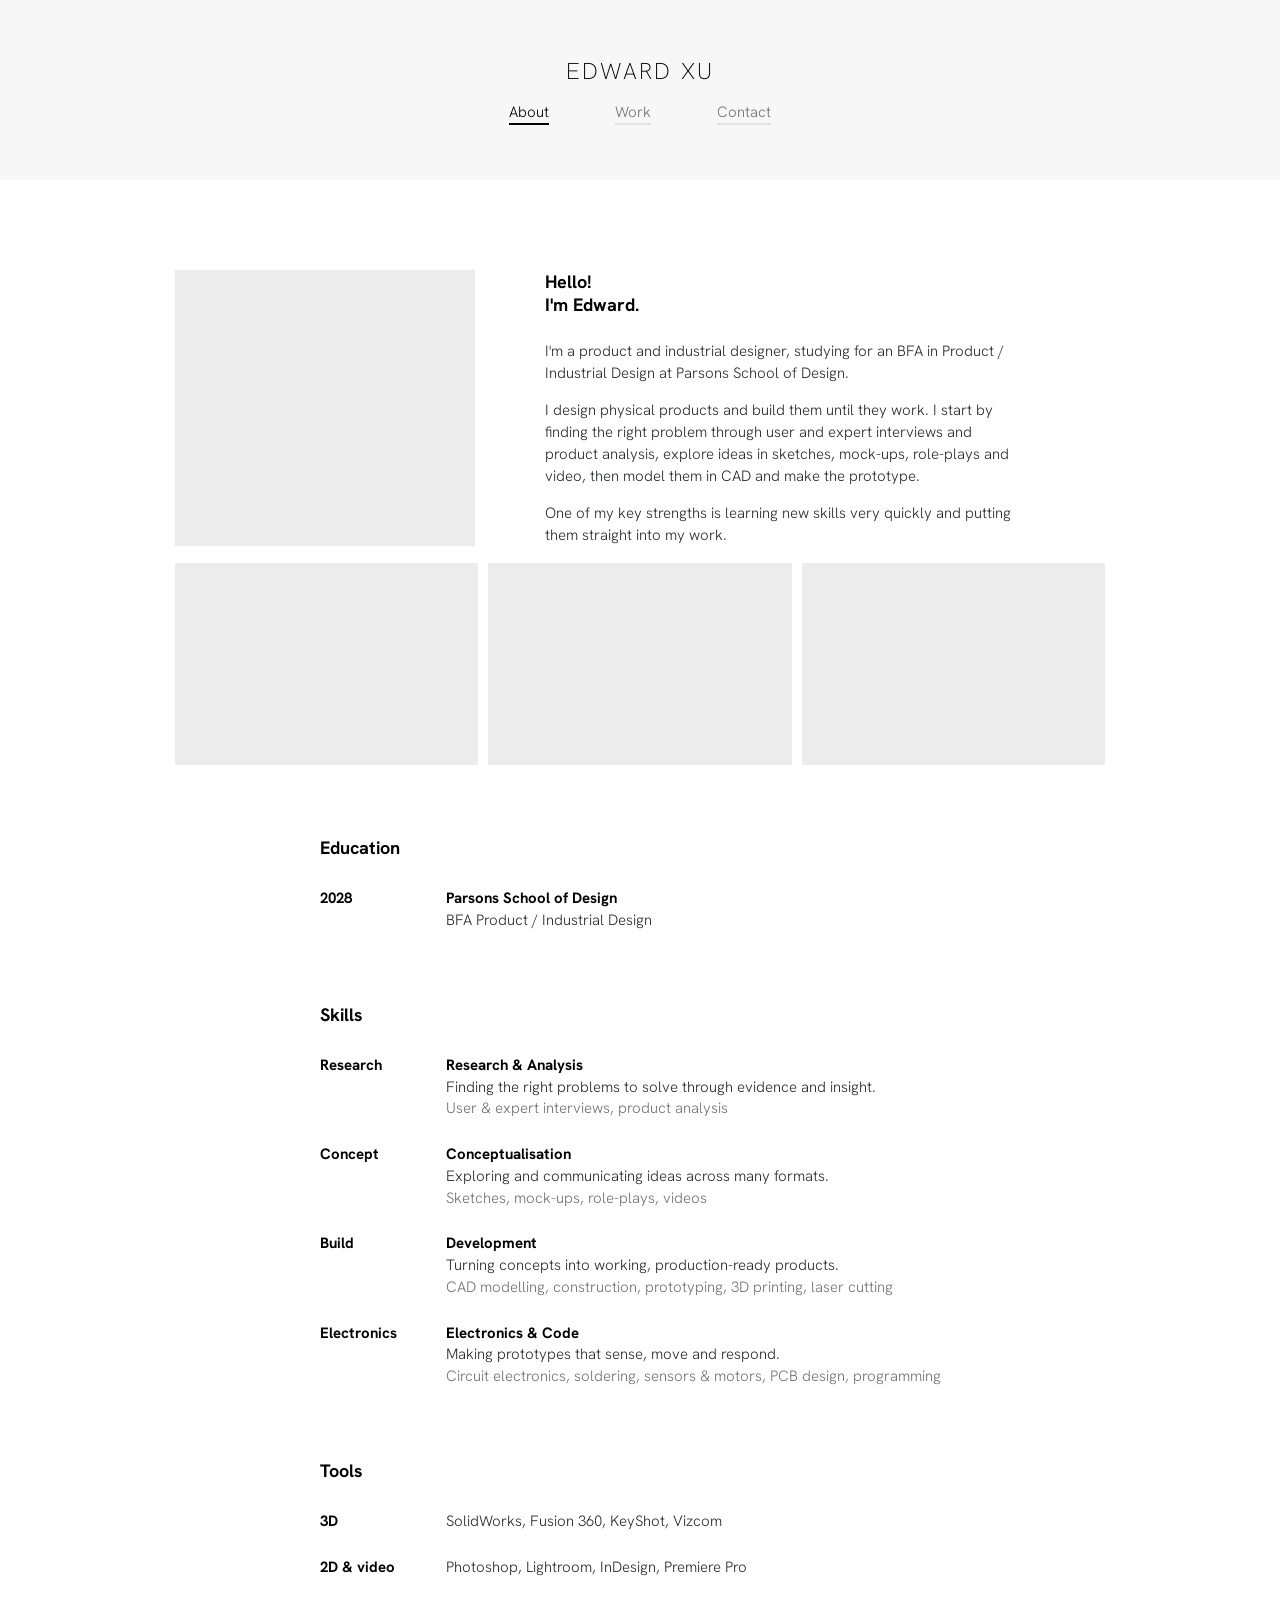
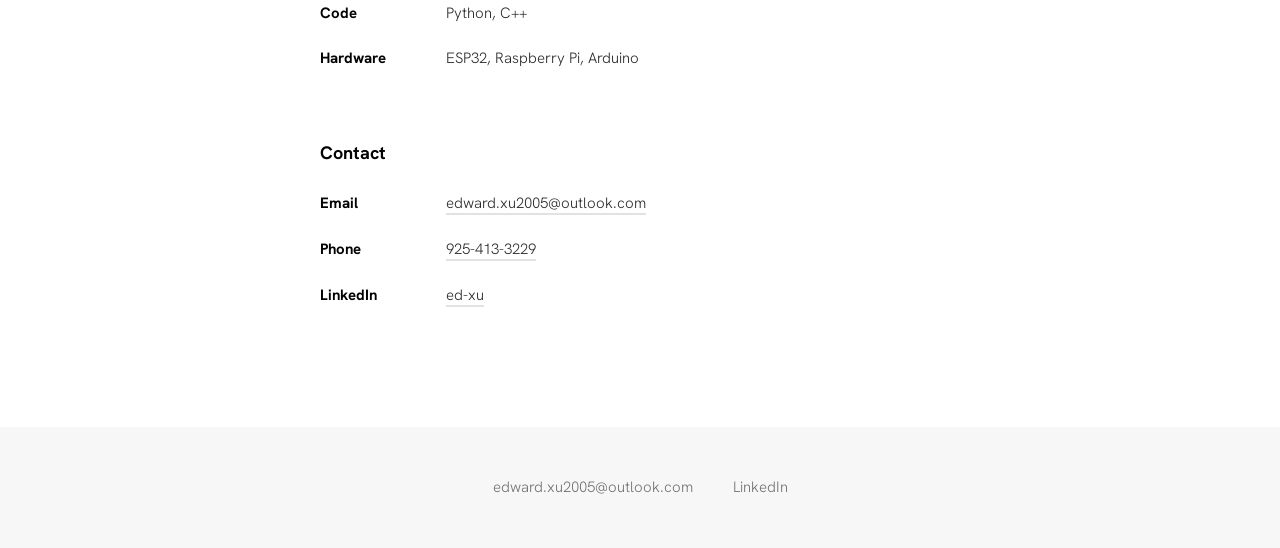
==== about.html @ 00da474d "a" ====
<!doctype html>
<html lang="en">
  <head>
    <meta charset="UTF-8" />
    <meta name="viewport" content="width=device-width, initial-scale=1.0" />

    <title>About – Edward Xu</title>
    <meta
      name="description"
      content="About Edward Xu: product and industrial designer, education, skills, software and contact."
    />

    <link rel="preconnect" href="https://fonts.googleapis.com" />
    <link rel="preconnect" href="https://fonts.gstatic.com" crossorigin />
    <link
      href="https://fonts.googleapis.com/css2?family=Hanken+Grotesk:wght@200;300;700;800&display=swap"
      rel="stylesheet"
    />
    <link rel="stylesheet" href="style.css" />
  </head>

  <body>
    <header class="site-header">
      <a class="wordmark" href="index.html">Edward Xu</a>
      <nav class="site-nav" aria-label="Main">
        <a href="about.html" aria-current="page">About</a>
        <a href="index.html#work">Work</a>
        <a href="about.html#contact">Contact</a>
      </nav>
    </header>

    <main class="about">
      <section class="about-intro">
        <!-- Portrait placeholder: put <img src="..." alt="Edward Xu"> inside. -->
        <div class="about-portrait"></div>
        <div class="about-text">
          <h1>Hello!<br />I'm Edward.</h1>
          <p>
            I'm a product and industrial designer, studying for an BFA in
            Product / Industrial Design at Parsons School of Design.
          </p>
          <p>
            I design physical products and build them until they work. I start
            by finding the right problem through user and expert interviews and
            product analysis, explore ideas in sketches, mock-ups, role-plays
            and video, then model them in CAD and make the prototype.
          </p>
          <p>
            One of my key strengths is learning new skills very quickly and
            putting them straight into my work.
          </p>
        </div>
      </section>

      <!-- Photo row placeholders: workshop, prototypes, process. -->
      <section class="about-photos" aria-label="Photos">
        <div class="about-photo"></div>
        <div class="about-photo"></div>
        <div class="about-photo"></div>
      </section>

      <section class="about-list">
        <h2>Education</h2>
        <div class="entry">
          <p class="entry-side">2028</p>
          <div>
            <h3>Parsons School of Design</h3>
            <p>BFA Product / Industrial Design</p>
          </div>
        </div>
      </section>

      <section class="about-list">
        <h2>Skills</h2>
        <div class="entry">
          <p class="entry-side">Research</p>
          <div>
            <h3>Research &amp; Analysis</h3>
            <p>
              Finding the right problems to solve through evidence and insight.
            </p>
            <p class="entry-detail">
              User &amp; expert interviews, product analysis
            </p>
          </div>
        </div>
        <div class="entry">
          <p class="entry-side">Concept</p>
          <div>
            <h3>Conceptualisation</h3>
            <p>Exploring and communicating ideas across many formats.</p>
            <p class="entry-detail">Sketches, mock-ups, role-plays, videos</p>
          </div>
        </div>
        <div class="entry">
          <p class="entry-side">Build</p>
          <div>
            <h3>Development</h3>
            <p>Turning concepts into working, production-ready products.</p>
            <p class="entry-detail">CAD modelling, construction, prototyping, 3D printing, laser cutting</p>
          </div>
        </div>
        <div class="entry">
          <p class="entry-side">Electronics</p>
          <div>
            <h3>Electronics &amp; Code</h3>
            <p>Making prototypes that sense, move and respond.</p>
            <p class="entry-detail">Circuit electronics, soldering, sensors &amp; motors, PCB design, programming</p>
          </div>
        </div>
      </section>

      <section class="about-list">
        <h2>Tools</h2>
        <div class="entry">
          <p class="entry-side">3D</p>
          <p>SolidWorks, Fusion 360, KeyShot, Vizcom</p>
        </div>
        <div class="entry">
          <p class="entry-side">2D &amp; video</p>
          <p>Photoshop, Lightroom, InDesign, Premiere Pro</p>
        </div>
        <div class="entry">
          <p class="entry-side">Code</p>
          <p>Python, C++</p>
        </div>
        <div class="entry">
          <p class="entry-side">Hardware</p>
          <p>ESP32, Raspberry Pi, Arduino</p>
        </div>
      </section>

      <section class="about-list" id="contact">
        <h2>Contact</h2>
        <div class="entry">
          <p class="entry-side">Email</p>
          <p>
            <a href="mailto:edward.xu2005@outlook.com"
              >edward.xu2005@outlook.com</a
            >
          </p>
        </div>
        <div class="entry">
          <p class="entry-side">Phone</p>
          <p><a href="tel:+19254133229">925-413-3229</a></p>
        </div>
        <div class="entry">
          <p class="entry-side">LinkedIn</p>
          <p>
            <a
              href="https://www.linkedin.com/in/ed-xu/"
              target="_blank"
              rel="noopener"
              >ed-xu</a
            >
          </p>
        </div>
      </section>
    </main>

    <footer class="site-footer">
      <a href="mailto:edward.xu2005@outlook.com">edward.xu2005@outlook.com</a>
      <a
        href="https://www.linkedin.com/in/ed-xu/"
        target="_blank"
        rel="noopener"
        >LinkedIn</a
      >
    </footer>
  </body>
</html>
---- style.css ----
:root {
  --bg: #ffffff;
  --band: #f7f7f7;
  --ink: #292a2c;
  --ink-strong: #020202;
  --muted: #727272;
  --line: #e2e2e2;
  --tile: #ececec;
  --overlay: rgba(28, 28, 30, 0.72);

  --margin: 35px;
  --gap: 30px;
}

* {
  margin: 0;
  padding: 0;
  box-sizing: border-box;
}

body {
  font-family: "Hanken Grotesk", "Helvetica Neue", Helvetica, Arial, sans-serif;
  font-weight: 300;
  font-size: 16px;
  line-height: 1.4;
  background: var(--bg);
  color: var(--ink);
  -webkit-font-smoothing: antialiased;
}

a {
  color: inherit;
  text-decoration: none;
}

:focus-visible {
  outline: 2px solid var(--ink);
  outline-offset: 3px;
}

/* Header band */

.site-header {
  display: flex;
  flex-direction: column;
  align-items: center;
  justify-content: center;
  gap: 14px;
  height: 180px;
  background: var(--band);
}

.wordmark {
  font-size: 23px;
  font-weight: 200;
  letter-spacing: 0.1em;
  text-transform: uppercase;
  color: var(--ink-strong);
}

.site-nav {
  display: flex;
  gap: 66px;
  font-size: 15px;
  font-weight: 300;
}

.site-nav a {
  color: var(--muted);
  border-bottom: 2px solid var(--line);
  transition: color 0.3s, border-color 0.3s;
}

.site-nav a:hover,
.site-nav a[aria-current="page"] {
  color: var(--ink-strong);
  border-color: var(--ink-strong);
}

/* Intro */

.hello {
  max-width: 360px;
  margin: 0 auto;
  padding: 90px 0 110px;
  text-align: center;
}

.hello h1 {
  font-size: 18px;
  font-weight: 700;
  color: var(--ink-strong);
}

.hello p {
  margin-top: 6px;
  font-size: 16px;
  line-height: 1.35;
}

/* Work grid */

.work {
  display: grid;
  grid-template-columns: repeat(3, 1fr);
  gap: var(--gap);
  padding: 0 var(--margin) 120px;
}

.tile {
  position: relative;
  display: block;
  overflow: hidden;
}

.tile-media {
  aspect-ratio: 7 / 5;
  background: var(--tile);
}

.tile-media img {
  display: block;
  width: 100%;
  height: 100%;
  object-fit: cover;
}

.tile-meta {
  position: absolute;
  inset: 0;
  display: flex;
  flex-direction: column;
  align-items: center;
  justify-content: center;
  gap: 4px;
  padding: 24px;
  background: var(--overlay);
  color: #ffffff;
  text-align: center;
  opacity: 0;
  transition: opacity 0.3s;
}

.tile-meta strong {
  font-size: 28px;
  font-weight: 800;
  line-height: 1.1;
}

.tile-meta span {
  font-size: 18px;
  font-weight: 200;
}

.tile:hover .tile-meta,
.tile:focus-visible .tile-meta {
  opacity: 1;
}

/* Touch screens: no hover, so the title sits under the picture. */
@media (hover: none) {
  .tile-meta {
    position: static;
    align-items: flex-start;
    padding: 12px 0 0;
    background: none;
    color: var(--ink);
    text-align: left;
    opacity: 1;
  }

  .tile-meta strong {
    font-size: 18px;
    font-weight: 700;
  }

  .tile-meta span {
    font-size: 15px;
    font-weight: 300;
  }
}

/* About */

.about {
  max-width: 1000px;
  margin: 0 auto;
  padding: 90px var(--margin) 120px;
}

.about-intro {
  display: grid;
  grid-template-columns: 300px 1fr;
  gap: 70px;
  align-items: start;
}

.about-portrait {
  aspect-ratio: 1 / 0.92;
  background: var(--tile);
}

.about-text h1 {
  font-size: 18px;
  font-weight: 700;
  line-height: 1.3;
  color: var(--ink-strong);
}

.about-text p {
  margin-top: 16px;
  max-width: 60ch;
  font-size: 15px;
  line-height: 1.45;
}

.about-text h1 + p {
  margin-top: 24px;
}

.about-photos {
  display: grid;
  grid-template-columns: repeat(3, 1fr);
  gap: 10px;
  margin-top: 16px;
}

.about-photo {
  aspect-ratio: 3 / 2;
  background: var(--tile);
}

.about-list {
  max-width: 640px;
  margin: 70px auto 0;
}

.about-list h2 {
  margin-bottom: 28px;
  font-size: 18px;
  font-weight: 700;
  color: var(--ink-strong);
}

.entry {
  display: grid;
  grid-template-columns: 110px 1fr;
  gap: 16px;
  font-size: 15px;
  line-height: 1.45;
}

.entry + .entry {
  margin-top: 24px;
}

.entry-side {
  font-weight: 700;
  color: var(--ink-strong);
}

.entry h3 {
  font-size: 15px;
  font-weight: 700;
  color: var(--ink-strong);
}

.entry-detail {
  color: var(--muted);
}

.entry a {
  border-bottom: 2px solid var(--line);
  transition: border-color 0.3s;
}

.entry a:hover {
  border-color: var(--ink-strong);
}

/* Footer */

.site-footer {
  display: flex;
  justify-content: center;
  gap: 40px;
  padding: 50px var(--margin);
  background: var(--band);
  font-size: 15px;
  color: var(--muted);
}

.site-footer a:hover {
  color: var(--ink-strong);
}

/* Smaller screens */

@media (max-width: 900px) {
  .work {
    grid-template-columns: repeat(2, 1fr);
  }

  .about-intro {
    grid-template-columns: 220px 1fr;
    gap: 40px;
  }
}

@media (max-width: 600px) {
  :root {
    --margin: 20px;
    --gap: 24px;
  }

  .site-header {
    height: 150px;
  }

  .wordmark {
    font-size: 20px;
  }

  .site-nav {
    gap: 40px;
  }

  .hello {
    padding: 60px var(--margin) 70px;
  }

  .work {
    grid-template-columns: 1fr;
  }

  .about {
    padding-top: 50px;
  }

  .about-intro {
    grid-template-columns: 1fr;
    gap: 32px;
  }

  .about-portrait {
    max-width: 300px;
  }

  .about-photos {
    grid-template-columns: 1fr;
  }

  .entry {
    grid-template-columns: 90px 1fr;
  }

  .site-footer {
    flex-direction: column;
    align-items: center;
    gap: 12px;
  }
}
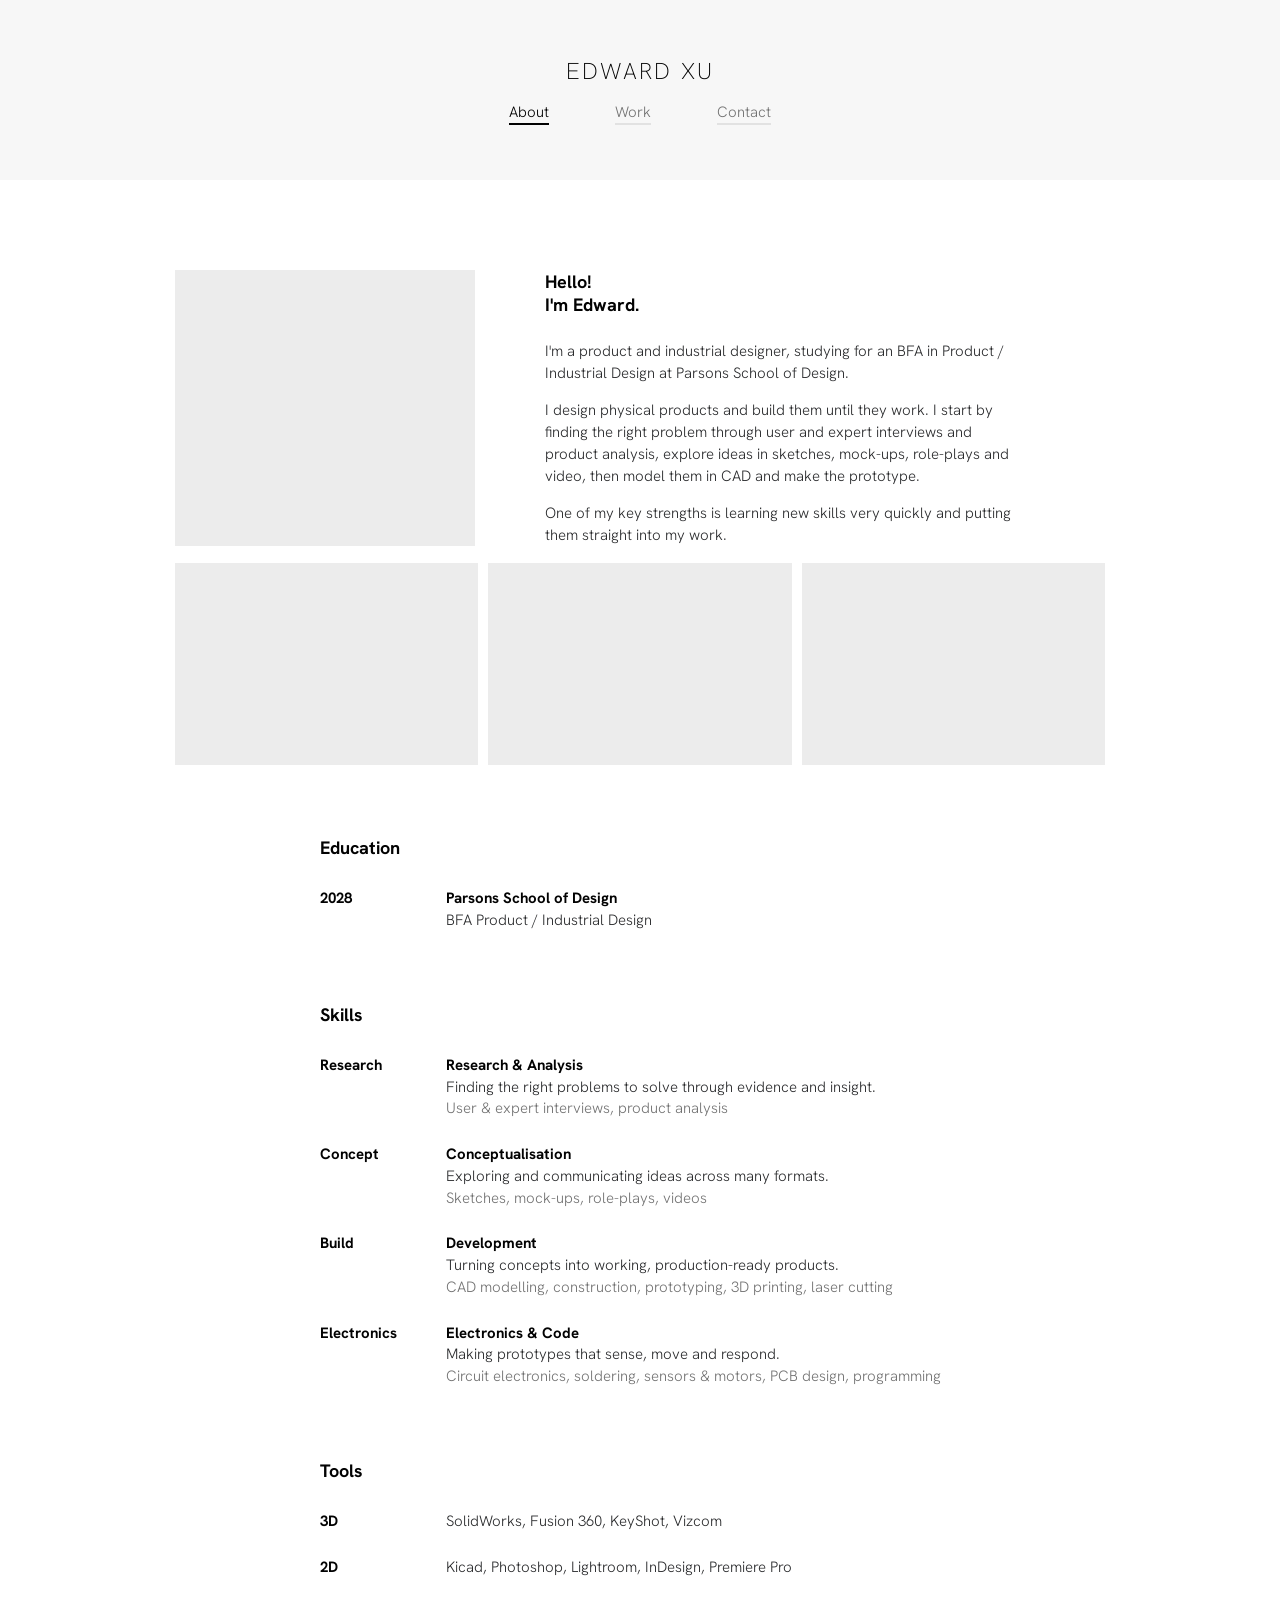
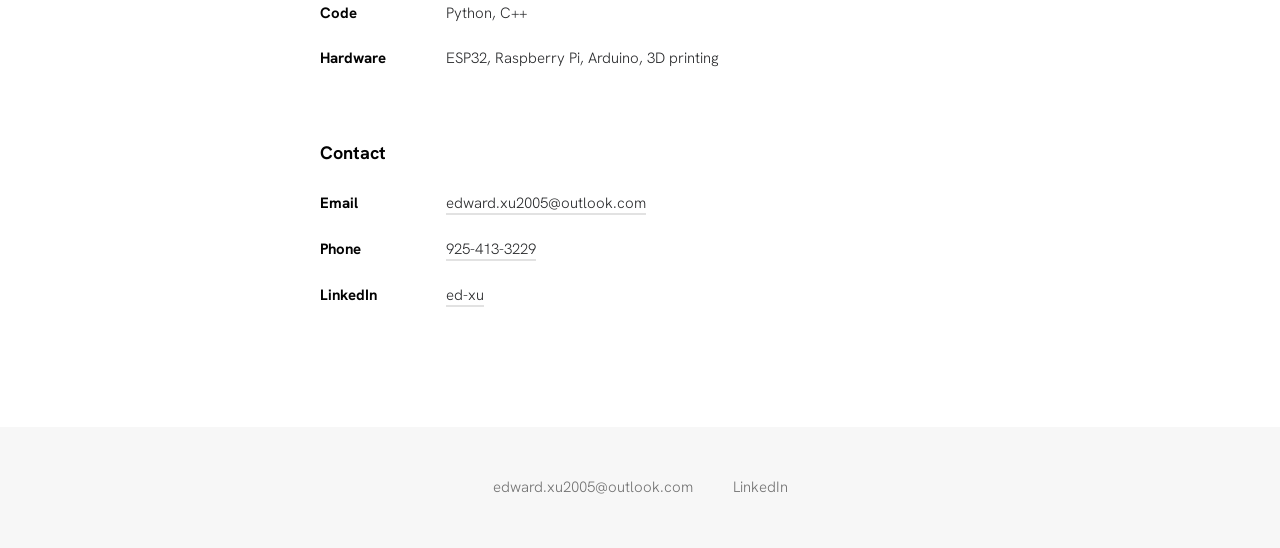
==== commit 997ebe83: "about me" ====
--- a/about.html
+++ b/about.html
@@ -97,7 +97,10 @@
           <div>
             <h3>Development</h3>
             <p>Turning concepts into working, production-ready products.</p>
-            <p class="entry-detail">CAD modelling, construction, prototyping, 3D printing, laser cutting</p>
+            <p class="entry-detail">
+              CAD modelling, construction, prototyping, 3D printing, laser
+              cutting
+            </p>
           </div>
         </div>
         <div class="entry">
@@ -105,7 +108,10 @@
           <div>
             <h3>Electronics &amp; Code</h3>
             <p>Making prototypes that sense, move and respond.</p>
-            <p class="entry-detail">Circuit electronics, soldering, sensors &amp; motors, PCB design, programming</p>
+            <p class="entry-detail">
+              Circuit electronics, soldering, sensors &amp; motors, PCB design,
+              programming
+            </p>
           </div>
         </div>
       </section>
@@ -117,8 +123,8 @@
           <p>SolidWorks, Fusion 360, KeyShot, Vizcom</p>
         </div>
         <div class="entry">
-          <p class="entry-side">2D &amp; video</p>
-          <p>Photoshop, Lightroom, InDesign, Premiere Pro</p>
+          <p class="entry-side">2D</p>
+          <p>Kicad, Photoshop, Lightroom, InDesign, Premiere Pro</p>
         </div>
         <div class="entry">
           <p class="entry-side">Code</p>
@@ -126,7 +132,7 @@
         </div>
         <div class="entry">
           <p class="entry-side">Hardware</p>
-          <p>ESP32, Raspberry Pi, Arduino</p>
+          <p>ESP32, Raspberry Pi, Arduino, 3D printing</p>
         </div>
       </section>
 
--- a/style.css
+++ b/style.css
@@ -157,6 +157,25 @@
   opacity: 1;
 }
 
+@media (hover: hover) {
+  .tile {
+    transition:
+      transform 0.35s cubic-bezier(0.34, 1.56, 0.64, 1),
+      box-shadow 0.35s ease;
+  }
+
+  .tile:hover,
+  .tile:focus-visible {
+    transform: translateY(-8px) scale(1.02);
+    box-shadow: 0 18px 36px rgba(0, 0, 0, 0.14);
+  }
+
+  .tile:active {
+    transform: translateY(-4px) scale(1.01);
+    transition-duration: 0.12s;
+  }
+}
+
 /* Touch screens: no hover, so the title sits under the picture. */
 @media (hover: none) {
   .tile-meta {
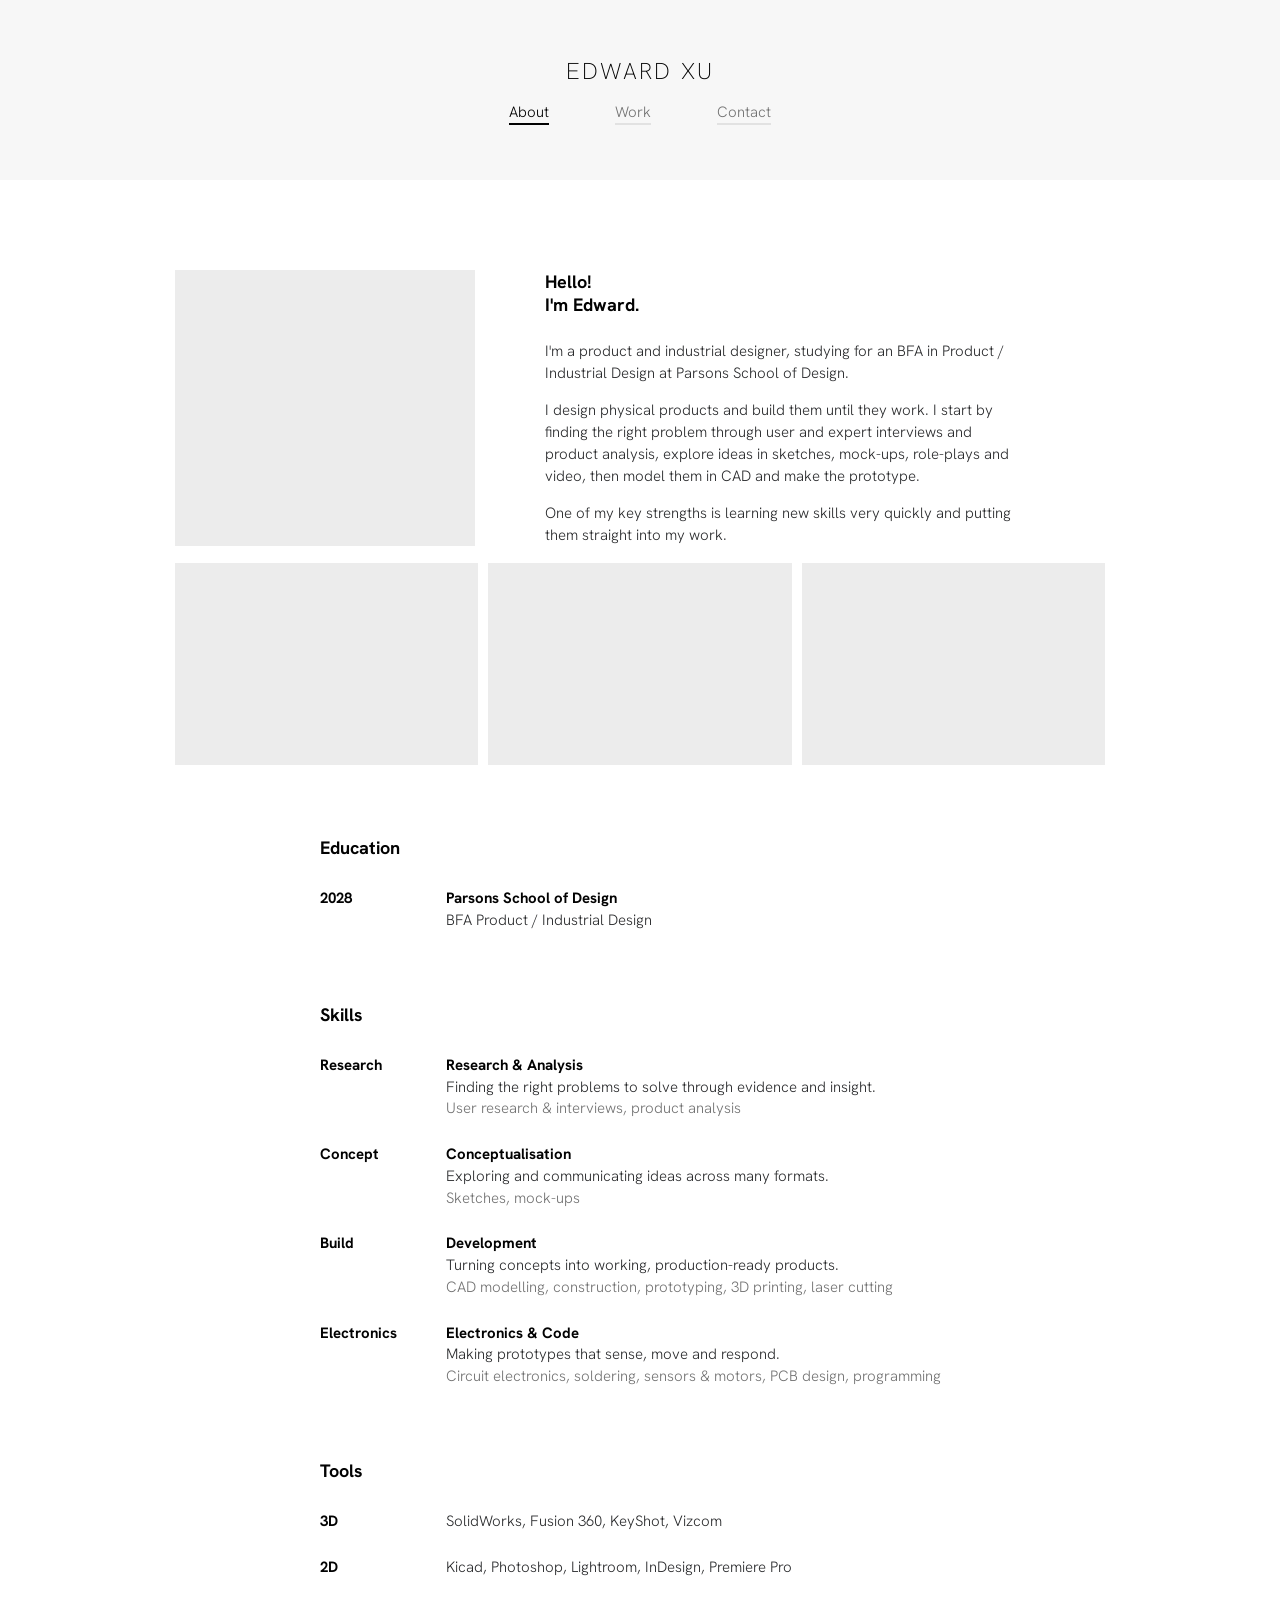
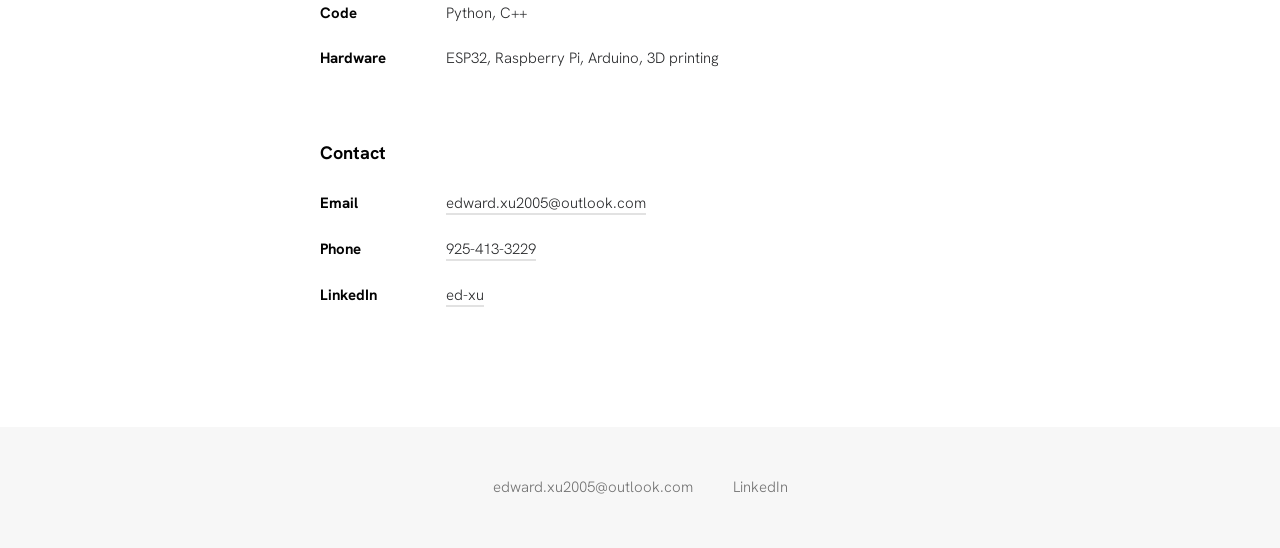
==== commit e9650231: "about" ====
--- a/about.html
+++ b/about.html
@@ -80,7 +80,7 @@
               Finding the right problems to solve through evidence and insight.
             </p>
             <p class="entry-detail">
-              User &amp; expert interviews, product analysis
+              User research &amp; interviews, product analysis
             </p>
           </div>
         </div>
@@ -89,7 +89,7 @@
           <div>
             <h3>Conceptualisation</h3>
             <p>Exploring and communicating ideas across many formats.</p>
-            <p class="entry-detail">Sketches, mock-ups, role-plays, videos</p>
+            <p class="entry-detail">Sketches, mock-ups</p>
           </div>
         </div>
         <div class="entry">
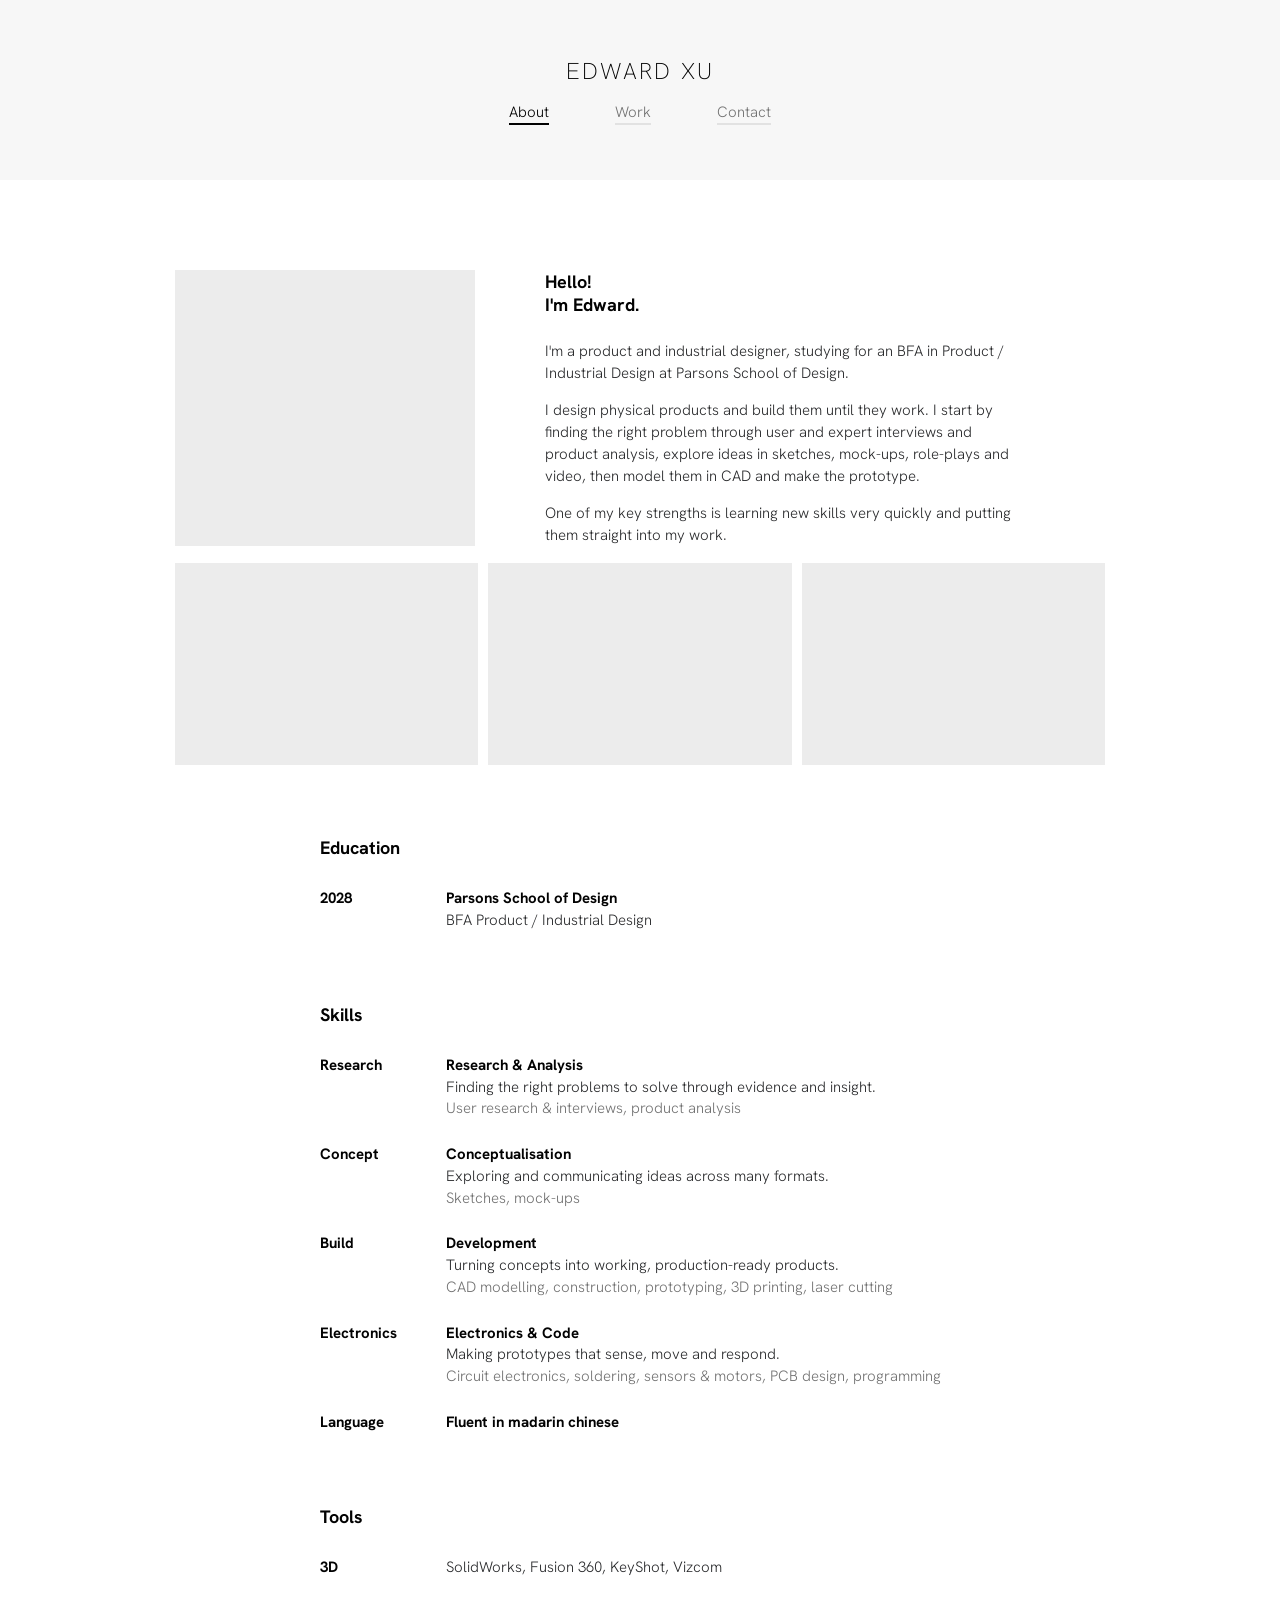
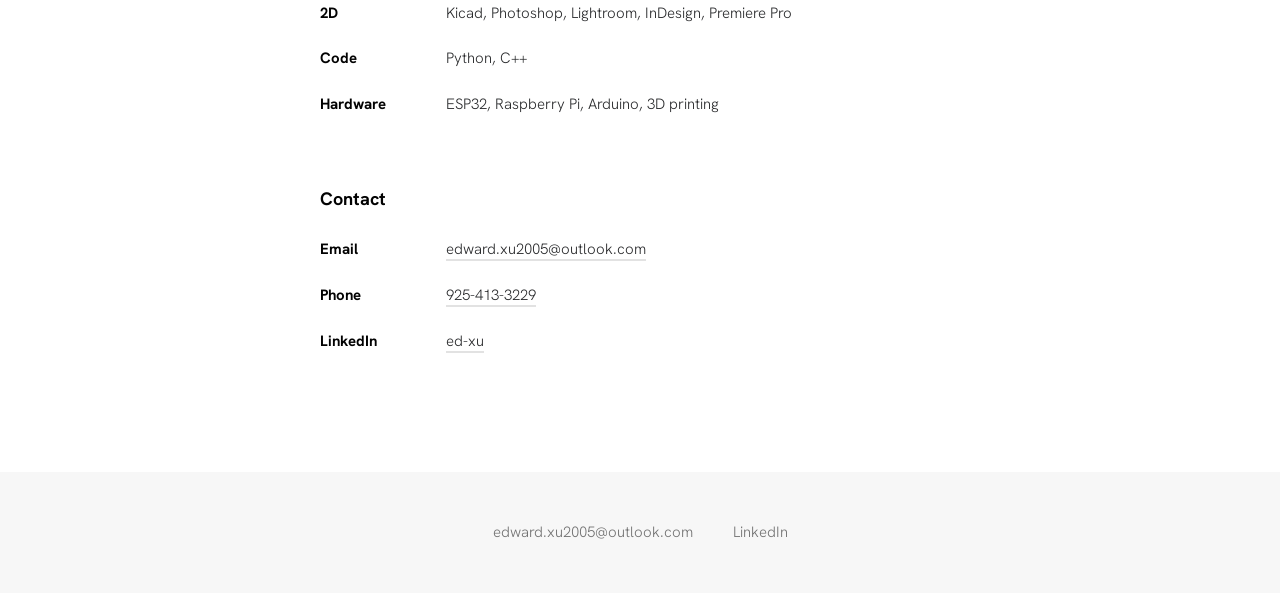
==== commit 0c5327f0: "about" ====
--- a/about.html
+++ b/about.html
@@ -114,6 +114,12 @@
             </p>
           </div>
         </div>
+        <div class="entry">
+          <p class="entry-side">Language</p>
+          <div>
+            <h3>Fluent in madarin chinese</h3>
+          </div>
+        </div>
       </section>
 
       <section class="about-list">
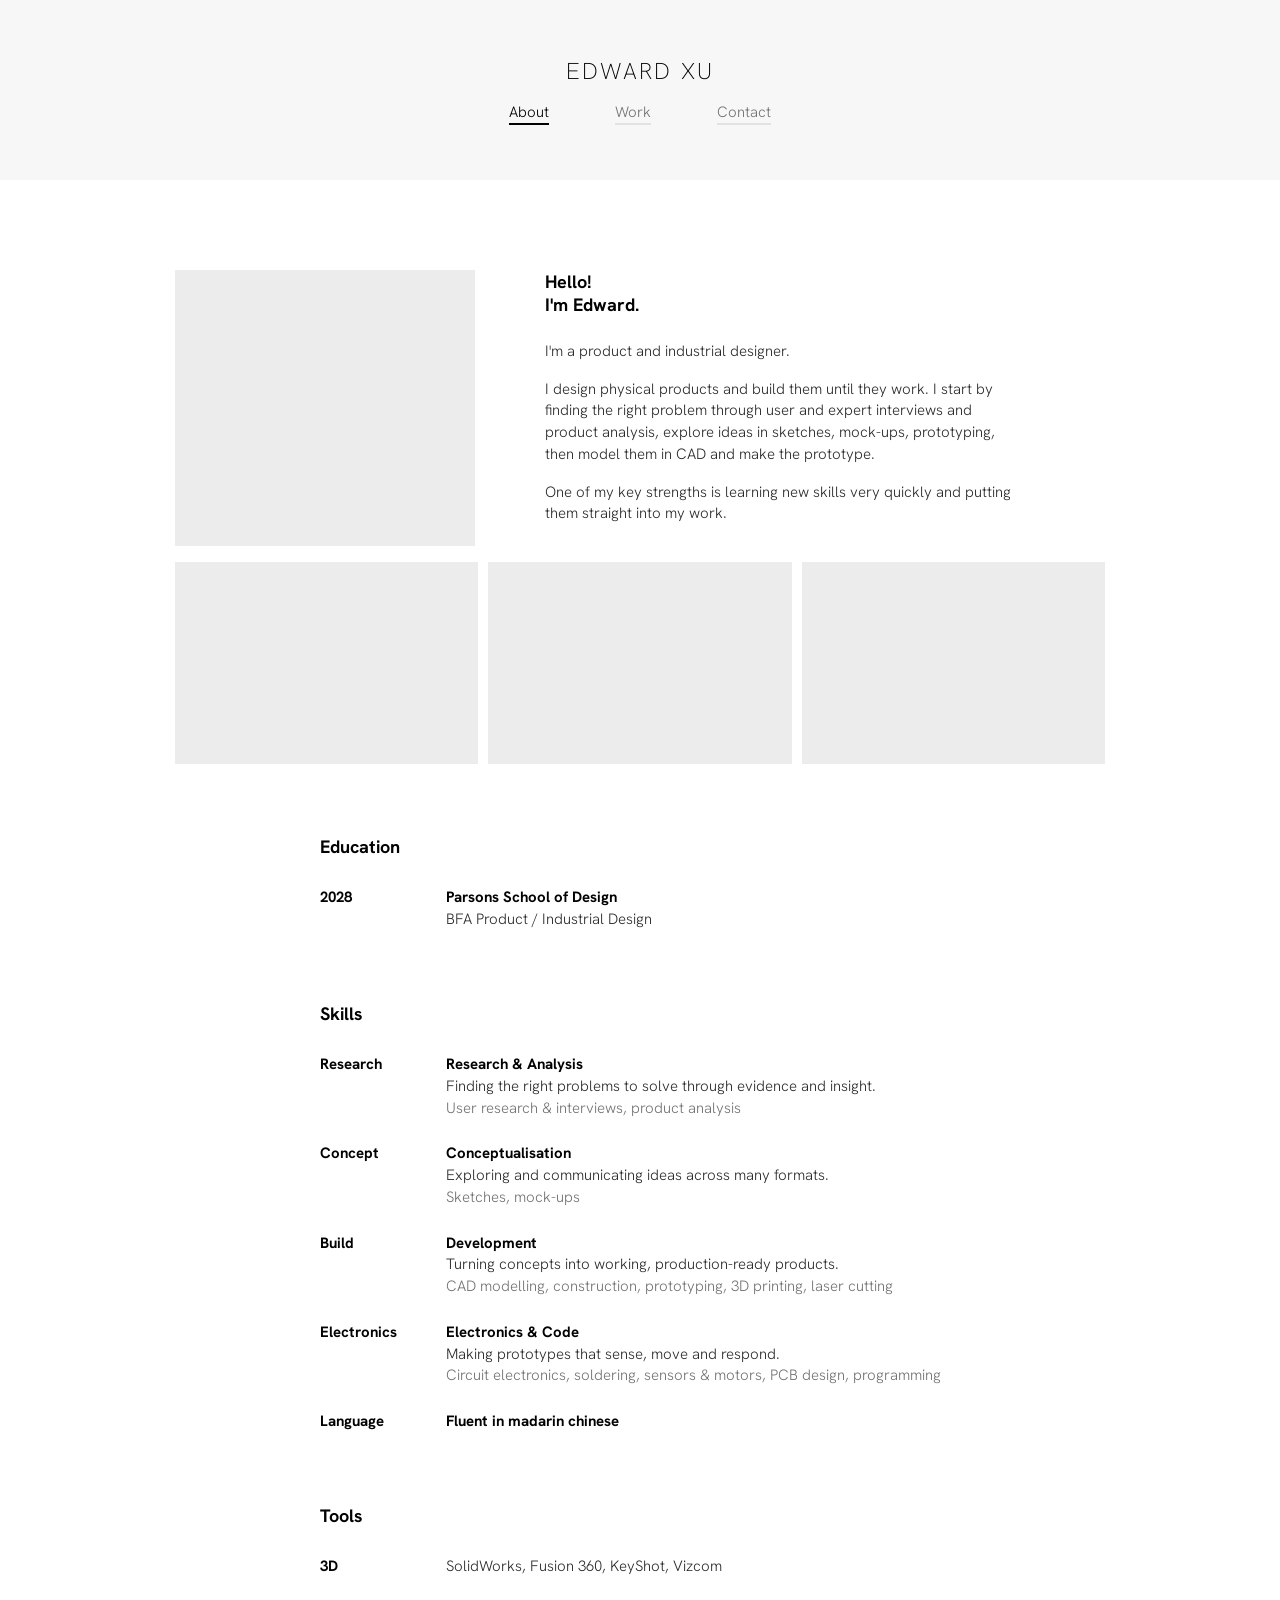
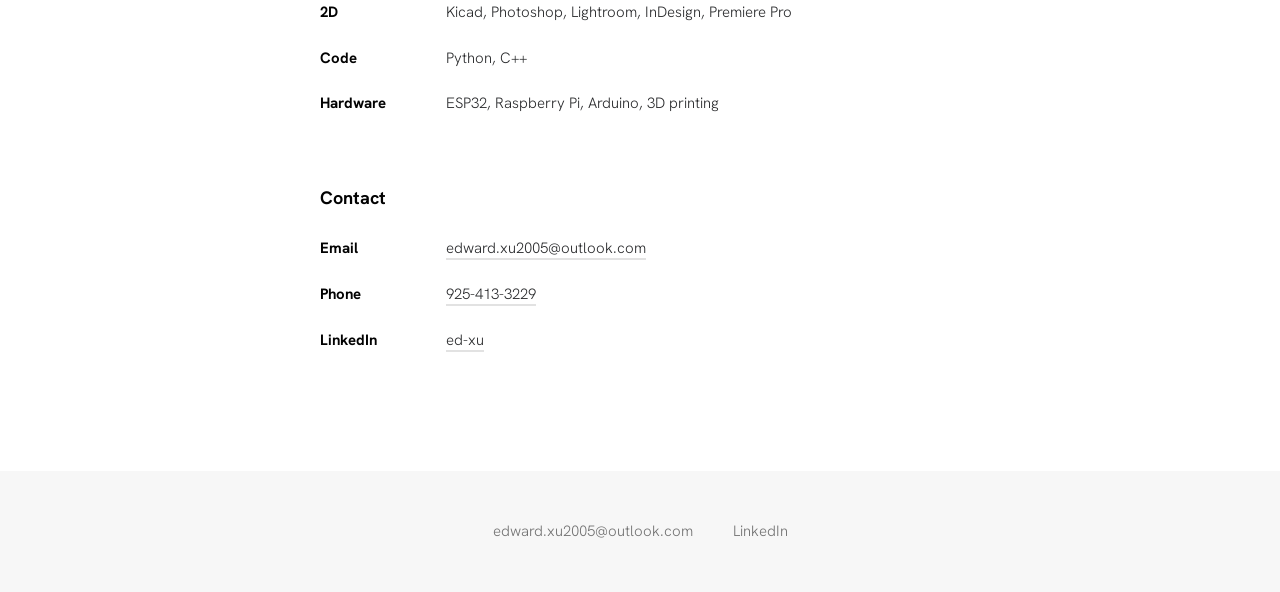
==== commit 127881d2: "about" ====
--- a/about.html
+++ b/about.html
@@ -35,15 +35,12 @@
         <div class="about-portrait"></div>
         <div class="about-text">
           <h1>Hello!<br />I'm Edward.</h1>
-          <p>
-            I'm a product and industrial designer, studying for an BFA in
-            Product / Industrial Design at Parsons School of Design.
-          </p>
+          <p>I'm a product and industrial designer.</p>
           <p>
             I design physical products and build them until they work. I start
             by finding the right problem through user and expert interviews and
-            product analysis, explore ideas in sketches, mock-ups, role-plays
-            and video, then model them in CAD and make the prototype.
+            product analysis, explore ideas in sketches, mock-ups, prototyping,
+            then model them in CAD and make the prototype.
           </p>
           <p>
             One of my key strengths is learning new skills very quickly and
--- a/style.css
+++ b/style.css
@@ -297,6 +297,135 @@
   border-color: var(--ink-strong);
 }
 
+/* Project page */
+
+.project {
+  max-width: 1000px;
+  margin: 0 auto;
+  padding: 70px var(--margin) 120px;
+}
+
+.project-hero img {
+  display: block;
+  width: 100%;
+  height: auto;
+  background: var(--tile);
+}
+
+.project-hero-empty {
+  aspect-ratio: 16 / 9;
+  background: var(--tile);
+}
+
+.project-head {
+  margin-top: 50px;
+}
+
+.project-head h1 {
+  font-size: 28px;
+  font-weight: 800;
+  line-height: 1.1;
+  color: var(--ink-strong);
+}
+
+.project-lede {
+  margin-top: 8px;
+  font-size: 18px;
+  font-weight: 200;
+}
+
+.project-section {
+  margin-top: 90px;
+}
+
+.project-text {
+  max-width: 640px;
+  margin: 0 auto;
+}
+
+.project-text h2 {
+  font-size: 18px;
+  font-weight: 700;
+  color: var(--ink-strong);
+}
+
+.project-text p {
+  margin-top: 14px;
+  max-width: 60ch;
+  font-size: 15px;
+  line-height: 1.45;
+}
+
+.project-media {
+  display: grid;
+  grid-template-columns: repeat(2, 1fr);
+  gap: 10px;
+  margin-top: 32px;
+}
+
+.project-slot {
+  aspect-ratio: 3 / 2;
+  background: var(--tile);
+}
+
+.project-slot-wide {
+  grid-column: 1 / -1;
+  aspect-ratio: 16 / 9;
+}
+
+.project-slot img {
+  display: block;
+  width: 100%;
+  height: 100%;
+  object-fit: cover;
+}
+
+/* Diagrams and drawings: shown whole, never cropped. */
+.project-figure {
+  margin-top: 32px;
+}
+
+.project-figure img {
+  display: block;
+  width: 100%;
+  height: auto;
+}
+
+.project-figure figcaption {
+  margin-top: 10px;
+  font-size: 15px;
+  color: var(--muted);
+}
+
+.project-next {
+  display: flex;
+  flex-direction: column;
+  align-items: center;
+  gap: 4px;
+  margin-top: 110px;
+  padding-top: 40px;
+  border-top: 1px solid var(--line);
+  text-align: center;
+}
+
+.project-next span {
+  font-size: 15px;
+  color: var(--muted);
+}
+
+.project-next strong {
+  font-size: 28px;
+  font-weight: 800;
+  line-height: 1.1;
+  color: var(--ink-strong);
+  border-bottom: 2px solid transparent;
+  transition: border-color 0.3s;
+}
+
+.project-next:hover strong {
+  border-color: var(--ink-strong);
+}
+
 /* Footer */
 
 .site-footer {
@@ -373,6 +502,26 @@
     grid-template-columns: 90px 1fr;
   }
 
+  .project {
+    padding-top: 30px;
+  }
+
+  .project-head {
+    margin-top: 32px;
+  }
+
+  .project-section {
+    margin-top: 64px;
+  }
+
+  .project-media {
+    grid-template-columns: 1fr;
+  }
+
+  .project-next {
+    margin-top: 80px;
+  }
+
   .site-footer {
     flex-direction: column;
     align-items: center;
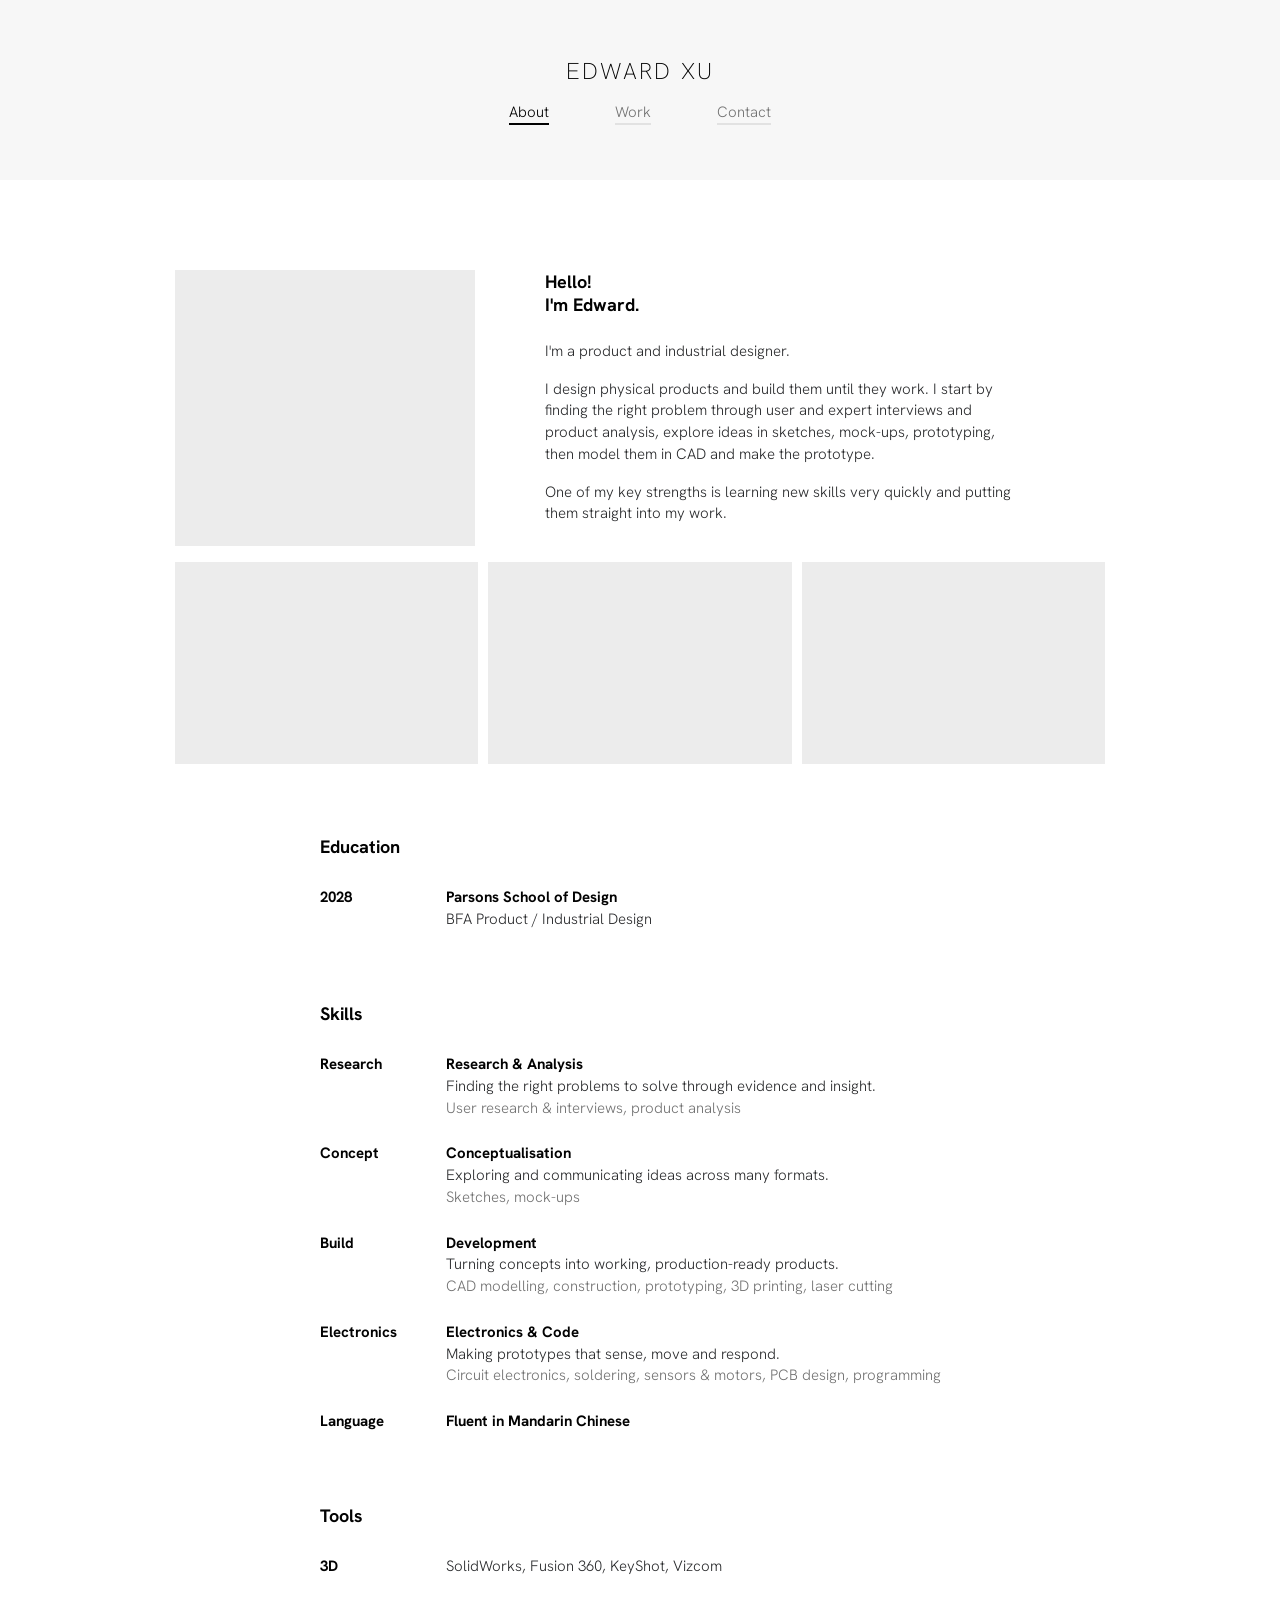
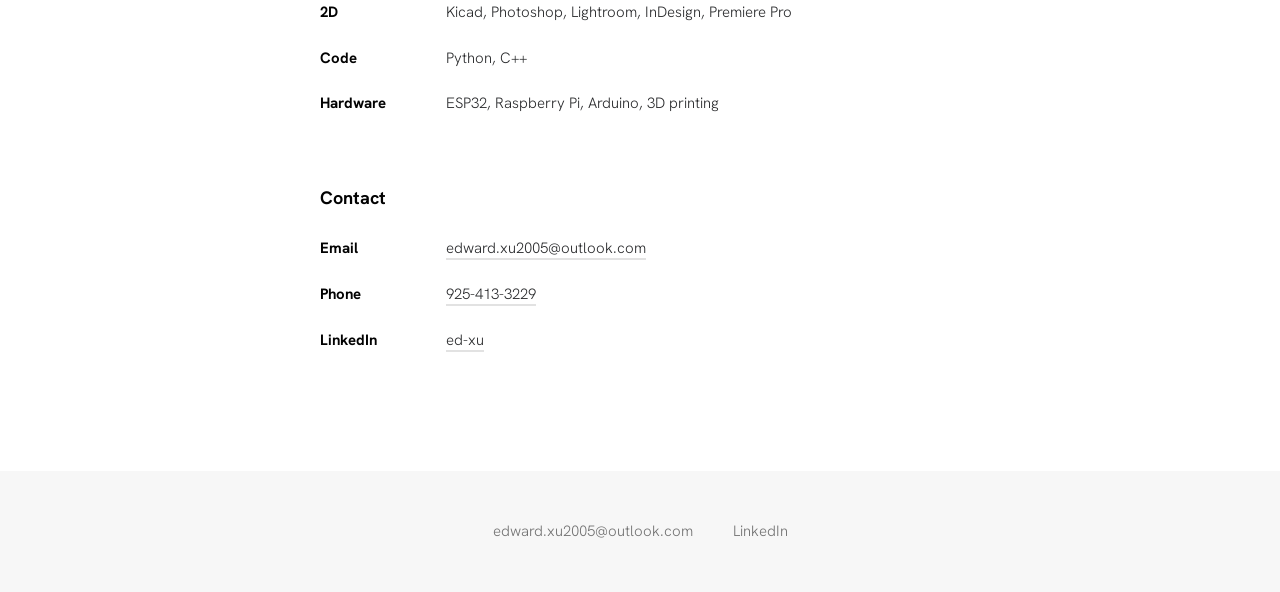
==== commit a7c8f32d: "madarin" ====
--- a/about.html
+++ b/about.html
@@ -114,7 +114,7 @@
         <div class="entry">
           <p class="entry-side">Language</p>
           <div>
-            <h3>Fluent in madarin chinese</h3>
+            <h3>Fluent in Mandarin Chinese</h3>
           </div>
         </div>
       </section>
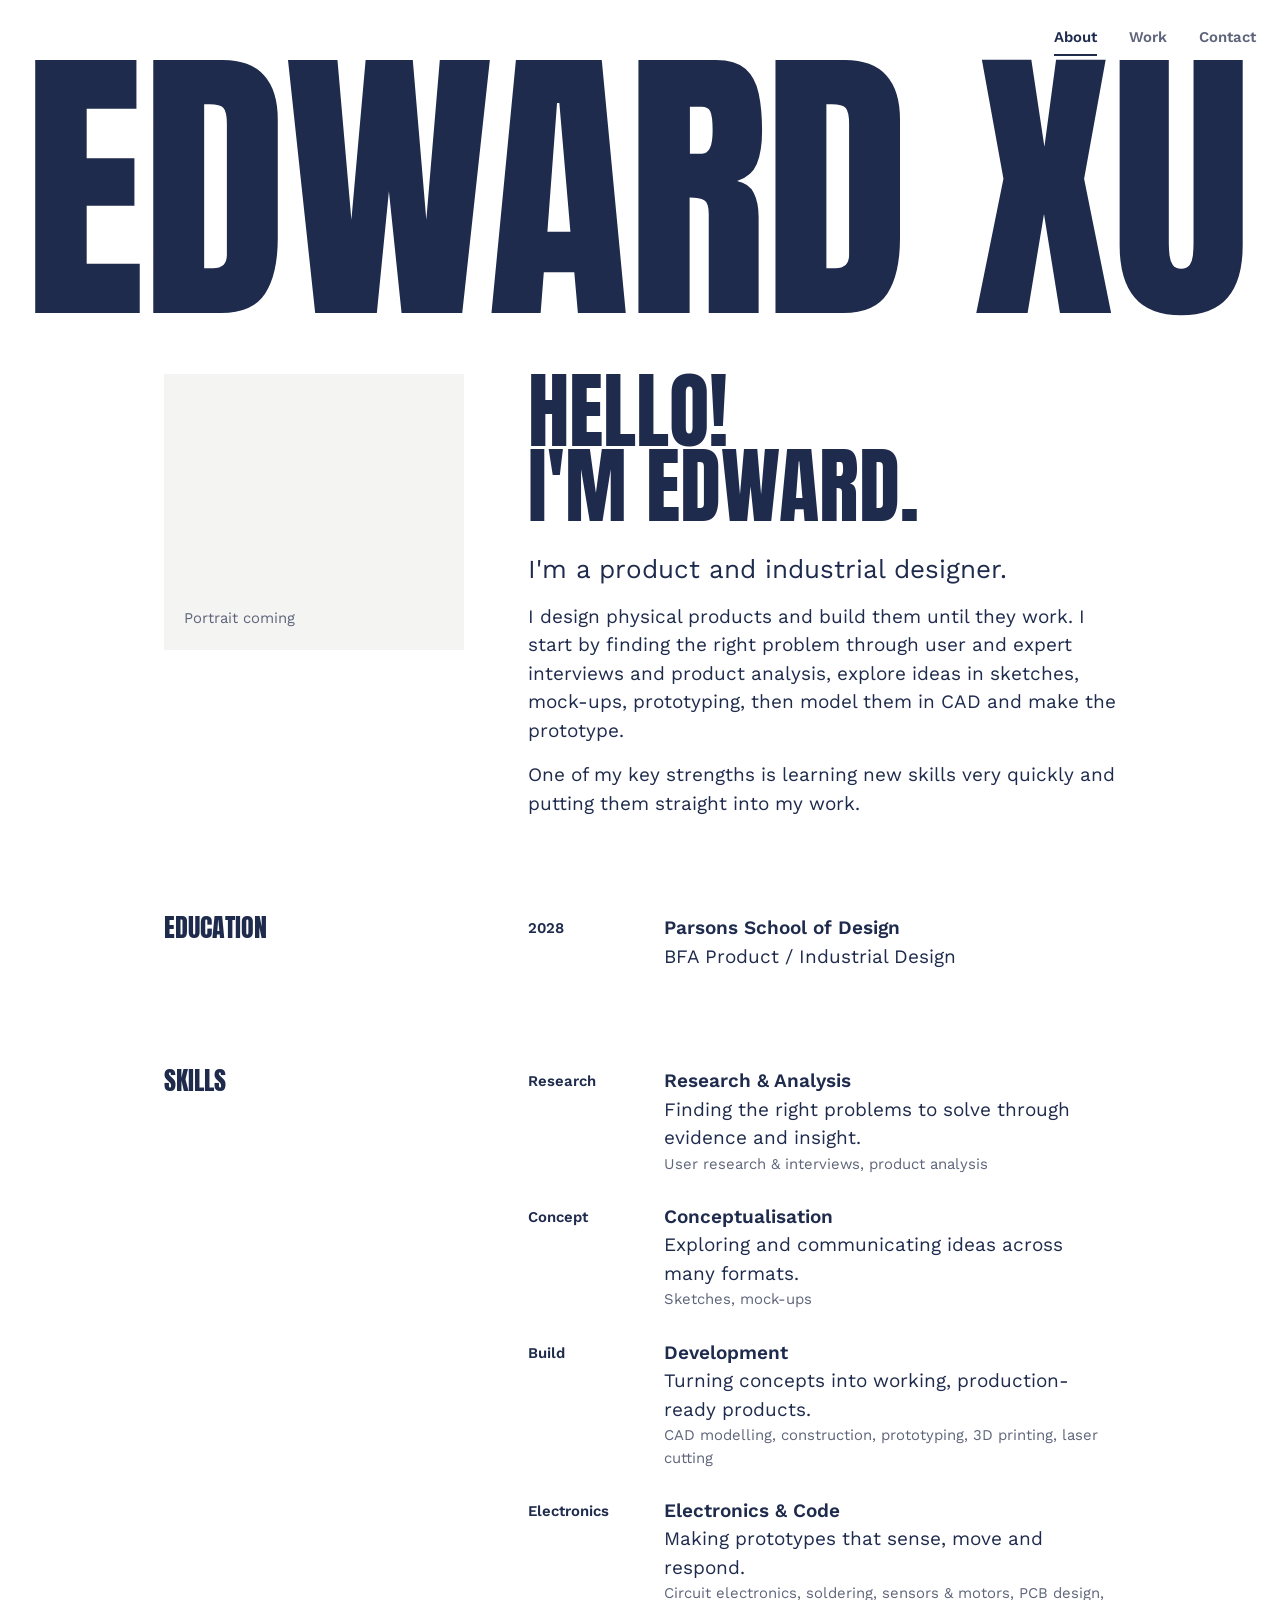
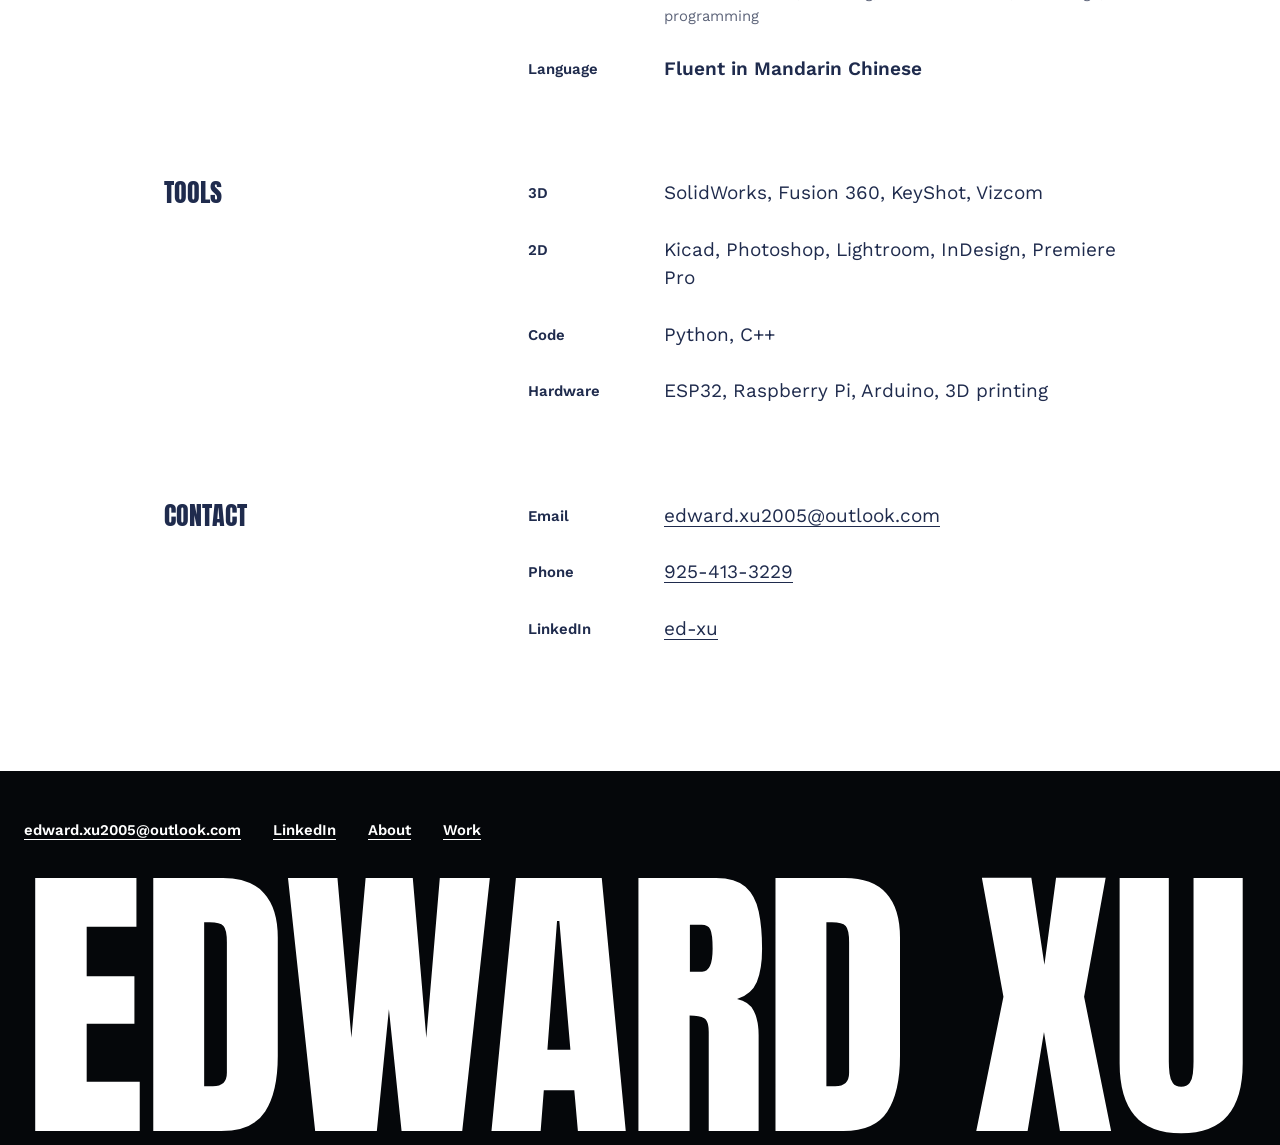
==== commit 693d4dd5: "ok" ====
--- a/about.html
+++ b/about.html
@@ -13,15 +13,17 @@
     <link rel="preconnect" href="https://fonts.googleapis.com" />
     <link rel="preconnect" href="https://fonts.gstatic.com" crossorigin />
     <link
-      href="https://fonts.googleapis.com/css2?family=Hanken+Grotesk:wght@200;300;700;800&display=swap"
+      href="https://fonts.googleapis.com/css2?family=Anton&family=Work+Sans:wght@400;600&display=swap"
       rel="stylesheet"
     />
     <link rel="stylesheet" href="style.css" />
+    <script>document.documentElement.classList.add("js");</script>
+    <script src="site.js" defer></script>
   </head>
 
   <body>
     <header class="site-header">
-      <a class="wordmark" href="index.html">Edward Xu</a>
+      <p class="wordmark"><a href="index.html">Edward Xu</a></p>
       <nav class="site-nav" aria-label="Main">
         <a href="about.html" aria-current="page">About</a>
         <a href="index.html#work">Work</a>
@@ -168,13 +170,13 @@
     </main>
 
     <footer class="site-footer">
-      <a href="mailto:edward.xu2005@outlook.com">edward.xu2005@outlook.com</a>
-      <a
-        href="https://www.linkedin.com/in/ed-xu/"
-        target="_blank"
-        rel="noopener"
-        >LinkedIn</a
-      >
+      <div class="footer-links">
+        <a href="mailto:edward.xu2005@outlook.com">edward.xu2005@outlook.com</a>
+        <a href="https://www.linkedin.com/in/ed-xu/" target="_blank" rel="noopener">LinkedIn</a>
+        <a href="about.html">About</a>
+        <a href="index.html#work">Work</a>
+      </div>
+      <p class="footer-name" aria-hidden="true">Edward Xu</p>
     </footer>
   </body>
 </html>
--- a/style.css
+++ b/style.css
@@ -1,15 +1,44 @@
+/* Edward Xu — portfolio
+   Direction: "The name as a monument" (tasteskill, seed 1257320117), applied as a restyle:
+   type, colour and components from the sheet, layout kept.
+   Type: Anton (display, the name and titles) + Work Sans (text). Colour: navy on white,
+   tangerine on the one action, near-black footer carrying the name again. */
+
 :root {
+  /* colour */
   --bg: #ffffff;
-  --band: #f7f7f7;
-  --ink: #292a2c;
-  --ink-strong: #020202;
-  --muted: #727272;
-  --line: #e2e2e2;
-  --tile: #ececec;
-  --overlay: rgba(28, 28, 30, 0.72);
-
-  --margin: 35px;
-  --gap: 30px;
+  --surface: #f4f4f2;
+  --ink: #1f2b4d;
+  --muted: #5e657a; /* 5.6:1 on white, 5.2:1 on --surface */
+  --accent: #f7941d;
+  --accent-press: #e3820b;
+  --accent-ink: #1f2b4d;
+  --field: #05070a;
+  --field-ink: #ffffff;
+  --field-muted: #a9adb8;
+
+  /* type: five sizes */
+  --font-display: "Anton", "Arial Narrow", Impact, sans-serif;
+  --font-text: "Work Sans", "Helvetica Neue", Arial, sans-serif;
+  --step-small: clamp(0.875rem, 0.85rem + 0.1vw, 0.9375rem);
+  --step-body: clamp(1.0625rem, 1rem + 0.25vw, 1.1875rem);
+  --step-lead: clamp(1.25rem, 1.1rem + 0.7vw, 1.625rem);
+  --step-head: clamp(2.5rem, 1.2rem + 5vw, 5.5rem);
+  /* "EDWARD XU" in Anton is 4.16em wide: 23.9cqw of its container fills the measure on one line */
+  --step-name: 23.9cqw;
+
+  /* frame */
+  --margin: 24px;
+  --gap: 24px;
+  --column: 1000px;
+  --section: 128px;
+
+  /* motion */
+  --ease-out: cubic-bezier(0.22, 1, 0.36, 1);
+  --ease-expo: cubic-bezier(0.16, 1, 0.3, 1);
+  --ease-in-out: cubic-bezier(0.76, 0, 0.24, 1);
+  --t-press: 140ms;
+  --t-hover: 180ms;
 }
 
 * {
@@ -19,10 +48,10 @@
 }
 
 body {
-  font-family: "Hanken Grotesk", "Helvetica Neue", Helvetica, Arial, sans-serif;
-  font-weight: 300;
-  font-size: 16px;
-  line-height: 1.4;
+  font-family: var(--font-text);
+  font-weight: 400;
+  font-size: var(--step-body);
+  line-height: 1.5;
   background: var(--bg);
   color: var(--ink);
   -webkit-font-smoothing: antialiased;
@@ -33,68 +62,126 @@
   text-decoration: none;
 }
 
+img {
+  max-width: 100%;
+}
+
 :focus-visible {
-  outline: 2px solid var(--ink);
+  outline: 3px solid var(--accent);
   outline-offset: 3px;
 }
 
-/* Header band */
+::selection {
+  background: var(--accent);
+  color: var(--accent-ink);
+}
+
+/* One link treatment: an underline that thickens on hover. */
+.link,
+.entry a,
+.project-figure a {
+  text-decoration: underline;
+  text-decoration-thickness: 1px;
+  text-underline-offset: 0.2em;
+  transition: text-decoration-thickness var(--t-hover) var(--ease-out);
+}
+
+.link:hover,
+.entry a:hover {
+  text-decoration-thickness: 3px;
+}
+
+/* The one action */
+.button {
+  display: inline-flex;
+  align-items: center;
+  min-height: 48px;
+  padding: 0 24px;
+  background: var(--accent);
+  color: var(--accent-ink);
+  font-weight: 600;
+  font-size: var(--step-body);
+  white-space: nowrap;
+  transition:
+    background-color var(--t-hover) var(--ease-out),
+    transform var(--t-press) var(--ease-out);
+}
+
+.button:hover {
+  background: var(--accent-press);
+}
+
+.button:active {
+  transform: scale(0.97);
+}
+
+/* Header: navigation in the top-right corner, the name across the full width */
 
 .site-header {
   display: flex;
   flex-direction: column;
-  align-items: center;
-  justify-content: center;
-  gap: 14px;
-  height: 180px;
-  background: var(--band);
-}
-
-.wordmark {
-  font-size: 23px;
-  font-weight: 200;
-  letter-spacing: 0.1em;
-  text-transform: uppercase;
-  color: var(--ink-strong);
+  padding: 20px var(--margin) 0;
+  container-type: inline-size;
+}
+
+.site-header .site-nav {
+  order: -1;
 }
 
 .site-nav {
   display: flex;
-  gap: 66px;
-  font-size: 15px;
-  font-weight: 300;
+  justify-content: flex-end;
+  gap: 32px;
+  font-size: var(--step-small);
+  font-weight: 600;
 }
 
 .site-nav a {
+  padding: 6px 0;
   color: var(--muted);
-  border-bottom: 2px solid var(--line);
-  transition: color 0.3s, border-color 0.3s;
+  border-bottom: 2px solid transparent;
+  transition:
+    color var(--t-hover) var(--ease-out),
+    border-color var(--t-hover) var(--ease-out);
 }
 
 .site-nav a:hover,
 .site-nav a[aria-current="page"] {
-  color: var(--ink-strong);
-  border-color: var(--ink-strong);
-}
-
-/* Intro */
+  color: var(--ink);
+  border-color: var(--ink);
+}
+
+.wordmark {
+  display: block;
+  margin-top: 12px;
+  font-family: var(--font-display);
+  font-weight: 400;
+  font-size: var(--step-name);
+  line-height: 0.82;
+  letter-spacing: -0.01em;
+  text-transform: uppercase;
+  white-space: nowrap;
+  color: var(--ink);
+  transform-origin: left bottom;
+}
+
+.wordmark a {
+  display: block;
+}
+
+/* Intro under the name */
 
 .hello {
-  max-width: 360px;
-  margin: 0 auto;
-  padding: 90px 0 110px;
-  text-align: center;
-}
-
-.hello h1 {
-  font-size: 18px;
-  font-weight: 700;
-  color: var(--ink-strong);
+  display: flex;
+  justify-content: space-between;
+  align-items: flex-end;
+  gap: 32px;
+  padding: 40px var(--margin) 56px;
 }
 
 .hello p {
-  margin-top: 6px;
-  font-size: 16px;
+  max-width: 36ch;
+  font-size: var(--step-lead);
   line-height: 1.35;
 }
 
@@ -103,19 +190,27 @@
 .work {
   display: grid;
   grid-template-columns: repeat(3, 1fr);
-  gap: var(--gap);
-  padding: 0 var(--margin) 120px;
+  gap: 48px var(--gap);
+  padding: 0 var(--margin) var(--section);
+}
+
+.work-title {
+  grid-column: 1 / -1;
+  font-family: var(--font-display);
+  font-weight: 400;
+  font-size: var(--step-lead);
+  line-height: 1;
+  text-transform: uppercase;
 }
 
 .tile {
-  position: relative;
   display: block;
-  overflow: hidden;
 }
 
 .tile-media {
   aspect-ratio: 7 / 5;
-  background: var(--tile);
+  overflow: hidden;
+  background: var(--surface);
 }
 
 .tile-media img {
@@ -123,249 +218,316 @@
   width: 100%;
   height: 100%;
   object-fit: cover;
-}
+  transition: transform 600ms var(--ease-out);
+}
+
+.tile-media:empty {
+  background: #e3e1dc;
+}
+
+/* A project still waiting for pictures: its name moves into the empty frame, set in the display face. */
+.tile:has(.tile-media:empty) {
+  position: relative;
+}
+
+.tile:has(.tile-media:empty) .tile-meta {
+  position: absolute;
+  inset: auto 0 0;
+  flex-direction: column;
+  align-items: flex-start;
+  padding: 20px;
+}
+
+.tile:has(.tile-media:empty) .tile-meta strong {
+  font-family: var(--font-display);
+  font-weight: 400;
+  font-size: var(--step-lead);
+  line-height: 0.9;
+  text-transform: uppercase;
+}
+
 
 .tile-meta {
-  position: absolute;
-  inset: 0;
-  display: flex;
-  flex-direction: column;
-  align-items: center;
-  justify-content: center;
-  gap: 4px;
-  padding: 24px;
-  background: var(--overlay);
-  color: #ffffff;
-  text-align: center;
-  opacity: 0;
-  transition: opacity 0.3s;
+  display: flex;
+  flex-wrap: wrap;
+  align-items: baseline;
+  gap: 4px 12px;
+  padding-top: 14px;
 }
 
 .tile-meta strong {
-  font-size: 28px;
-  font-weight: 800;
-  line-height: 1.1;
+  font-weight: 600;
+  font-size: var(--step-body);
+  text-decoration: underline;
+  text-decoration-thickness: 2px;
+  text-decoration-color: transparent;
+  text-underline-offset: 0.2em;
+  transition: text-decoration-color var(--t-hover) var(--ease-out);
 }
 
 .tile-meta span {
-  font-size: 18px;
-  font-weight: 200;
-}
-
-.tile:hover .tile-meta,
-.tile:focus-visible .tile-meta {
-  opacity: 1;
+  font-size: var(--step-small);
+  color: var(--muted);
+}
+
+.tile:hover .tile-meta strong,
+.tile:focus-visible .tile-meta strong {
+  text-decoration-color: currentColor;
 }
 
 @media (hover: hover) {
-  .tile {
-    transition:
-      transform 0.35s cubic-bezier(0.34, 1.56, 0.64, 1),
-      box-shadow 0.35s ease;
-  }
-
-  .tile:hover,
-  .tile:focus-visible {
-    transform: translateY(-8px) scale(1.02);
-    box-shadow: 0 18px 36px rgba(0, 0, 0, 0.14);
-  }
-
-  .tile:active {
-    transform: translateY(-4px) scale(1.01);
-    transition-duration: 0.12s;
-  }
-}
-
-/* Touch screens: no hover, so the title sits under the picture. */
-@media (hover: none) {
-  .tile-meta {
-    position: static;
-    align-items: flex-start;
-    padding: 12px 0 0;
-    background: none;
-    color: var(--ink);
-    text-align: left;
-    opacity: 1;
-  }
-
-  .tile-meta strong {
-    font-size: 18px;
-    font-weight: 700;
-  }
-
-  .tile-meta span {
-    font-size: 15px;
-    font-weight: 300;
-  }
-}
-
-/* About */
+  .tile:hover .tile-media img {
+    transform: scale(1.04);
+  }
+}
+
+.tile:active .tile-media {
+  transform: scale(0.985);
+  transition: transform var(--t-press) var(--ease-out);
+}
+
+/* About: one 1000px column, a 300px side column for headings and labels */
 
 .about {
-  max-width: 1000px;
+  max-width: var(--column);
   margin: 0 auto;
-  padding: 90px var(--margin) 120px;
+  padding: 64px var(--margin) var(--section);
 }
 
 .about-intro {
   display: grid;
   grid-template-columns: 300px 1fr;
-  gap: 70px;
+  gap: 64px;
   align-items: start;
 }
 
 .about-portrait {
   aspect-ratio: 1 / 0.92;
-  background: var(--tile);
+  background: var(--surface);
+}
+
+.about-portrait:empty {
+  display: flex;
+  align-items: flex-end;
+  padding: 20px;
+}
+
+.about-portrait:empty::after {
+  content: "Portrait coming";
+  font-size: var(--step-small);
+  color: var(--muted);
 }
 
 .about-text h1 {
-  font-size: 18px;
-  font-weight: 700;
-  line-height: 1.3;
-  color: var(--ink-strong);
+  font-family: var(--font-display);
+  font-weight: 400;
+  font-size: var(--step-head);
+  line-height: 0.9;
+  text-transform: uppercase;
 }
 
 .about-text p {
   margin-top: 16px;
   max-width: 60ch;
-  font-size: 15px;
-  line-height: 1.45;
 }
 
 .about-text h1 + p {
-  margin-top: 24px;
+  margin-top: 28px;
+  font-size: var(--step-lead);
+  line-height: 1.35;
 }
 
 .about-photos {
   display: grid;
   grid-template-columns: repeat(3, 1fr);
-  gap: 10px;
-  margin-top: 16px;
+  gap: 12px;
+  margin-top: 48px;
+}
+
+/* The photo row is held for pictures; until they exist it takes no space. */
+.about-photos:not(:has(img)) {
+  display: none;
 }
 
 .about-photo {
   aspect-ratio: 3 / 2;
-  background: var(--tile);
+  background: var(--surface);
 }
 
 .about-list {
-  max-width: 640px;
-  margin: 70px auto 0;
+  display: grid;
+  grid-template-columns: 300px 1fr;
+  column-gap: 64px;
+  margin-top: 96px;
 }
 
 .about-list h2 {
-  margin-bottom: 28px;
-  font-size: 18px;
-  font-weight: 700;
-  color: var(--ink-strong);
+  grid-row: 1 / span 20;
+  font-family: var(--font-display);
+  font-weight: 400;
+  font-size: var(--step-lead);
+  line-height: 1;
+  text-transform: uppercase;
 }
 
 .entry {
+  grid-column: 2;
   display: grid;
-  grid-template-columns: 110px 1fr;
+  grid-template-columns: 120px 1fr;
   gap: 16px;
-  font-size: 15px;
-  line-height: 1.45;
 }
 
 .entry + .entry {
-  margin-top: 24px;
+  margin-top: 28px;
 }
 
 .entry-side {
-  font-weight: 700;
-  color: var(--ink-strong);
+  font-size: var(--step-small);
+  font-weight: 600;
+  padding-top: 0.2em;
 }
 
 .entry h3 {
-  font-size: 15px;
-  font-weight: 700;
-  color: var(--ink-strong);
+  font-size: var(--step-body);
+  font-weight: 600;
 }
 
 .entry-detail {
+  font-size: var(--step-small);
   color: var(--muted);
 }
 
-.entry a {
-  border-bottom: 2px solid var(--line);
-  transition: border-color 0.3s;
-}
-
-.entry a:hover {
-  border-color: var(--ink-strong);
-}
-
 /* Project page */
 
 .project {
-  max-width: 1000px;
-  margin: 0 auto;
-  padding: 70px var(--margin) 120px;
+  padding-bottom: var(--section);
+}
+
+/* Everything but the hero keeps the 1000px column. */
+.project > :not(.project-hero) {
+  width: min(100% - 2 * var(--margin), var(--column) - 2 * var(--margin));
+  margin-inline: auto;
+}
+
+/* Full-bleed, cropped so the title band below it is on the first screen. */
+.project-hero {
+  background: var(--hero-bg, var(--surface));
 }
 
 .project-hero img {
   display: block;
   width: 100%;
-  height: auto;
-  background: var(--tile);
-}
-
-.project-hero-empty {
-  aspect-ratio: 16 / 9;
-  background: var(--tile);
+  height: clamp(320px, 70svh, 56.25vw);
+  object-fit: var(--fit, cover);
+  object-position: var(--focus, 50% 50%);
+}
+
+.project-hero-empty:empty {
+  display: none;
 }
 
 .project-head {
-  margin-top: 50px;
+  display: flex;
+  justify-content: space-between;
+  align-items: flex-start;
+  gap: 32px;
+  margin-top: 36px;
+}
+
+.project-hero-empty:empty + .project-head {
+  margin-top: 28px;
 }
 
 .project-head h1 {
-  font-size: 28px;
-  font-weight: 800;
-  line-height: 1.1;
-  color: var(--ink-strong);
+  font-family: var(--font-display);
+  font-weight: 400;
+  font-size: var(--step-head);
+  line-height: 0.9;
+  text-transform: uppercase;
 }
 
 .project-lede {
-  margin-top: 8px;
-  font-size: 18px;
-  font-weight: 200;
+  margin-top: 16px;
+  font-size: var(--step-lead);
+  line-height: 1.35;
+}
+
+/* Wayfinding on project pages: the name and the three destinations, top-right of the title band. */
+.project-nav {
+  display: flex;
+  flex: none;
+  flex-wrap: wrap;
+  justify-content: flex-end;
+  gap: 4px 24px;
+  padding-top: 8px;
+  font-size: var(--step-small);
+  font-weight: 600;
+}
+
+.project-nav a {
+  padding: 6px 0;
+  color: var(--muted);
+  border-bottom: 2px solid transparent;
+  transition:
+    color var(--t-hover) var(--ease-out),
+    border-color var(--t-hover) var(--ease-out);
+}
+
+.project-nav a:hover {
+  color: var(--ink);
+  border-color: var(--ink);
+}
+
+.project-nav .project-nav-name {
+  color: var(--ink);
 }
 
 .project-section {
-  margin-top: 90px;
-}
-
+  margin-top: var(--section);
+}
+
+/* Placeholder slots take no space until they hold a picture. */
+.project-slot:empty {
+  display: none;
+}
+
+.project-media:not(:has(img)) {
+  display: none;
+}
+
+.project-section:not(:has(img, h2)) {
+  display: none;
+}
+
+/* Section text: heading in the side column, text beside it */
 .project-text {
-  max-width: 640px;
-  margin: 0 auto;
+  display: grid;
+  grid-template-columns: 300px 1fr;
+  gap: 16px 64px;
 }
 
 .project-text h2 {
-  font-size: 18px;
-  font-weight: 700;
-  color: var(--ink-strong);
+  font-family: var(--font-display);
+  font-weight: 400;
+  font-size: var(--step-lead);
+  line-height: 1;
+  text-transform: uppercase;
 }
 
 .project-text p {
-  margin-top: 14px;
   max-width: 60ch;
-  font-size: 15px;
-  line-height: 1.45;
 }
 
 .project-media {
   display: grid;
   grid-template-columns: repeat(2, 1fr);
-  gap: 10px;
-  margin-top: 32px;
+  gap: 12px;
+  margin-top: 40px;
 }
 
 .project-slot {
   aspect-ratio: 3 / 2;
-  background: var(--tile);
+  background: var(--surface);
 }
 
 .project-slot-wide {
@@ -382,7 +544,11 @@
 
 /* Diagrams and drawings: shown whole, never cropped. */
 .project-figure {
-  margin-top: 32px;
+  margin-top: 40px;
+}
+
+.project-section > .project-figure:first-child {
+  margin-top: 0;
 }
 
 .project-figure img {
@@ -392,54 +558,171 @@
 }
 
 .project-figure figcaption {
-  margin-top: 10px;
-  font-size: 15px;
+  margin-top: 12px;
+  font-size: var(--step-small);
   color: var(--muted);
 }
 
+/* Next project: a tone step, not a line */
 .project-next {
   display: flex;
   flex-direction: column;
-  align-items: center;
-  gap: 4px;
-  margin-top: 110px;
-  padding-top: 40px;
-  border-top: 1px solid var(--line);
-  text-align: center;
+  align-items: flex-start;
+  gap: 12px;
+  margin-top: var(--section);
+  padding: 40px 40px 44px;
+  background: var(--surface);
+  transition: background-color var(--t-hover) var(--ease-out);
 }
 
 .project-next span {
-  font-size: 15px;
+  font-size: var(--step-small);
   color: var(--muted);
 }
 
 .project-next strong {
-  font-size: 28px;
-  font-weight: 800;
-  line-height: 1.1;
-  color: var(--ink-strong);
-  border-bottom: 2px solid transparent;
-  transition: border-color 0.3s;
+  font-family: var(--font-display);
+  font-weight: 400;
+  font-size: var(--step-head);
+  line-height: 0.9;
+  text-transform: uppercase;
+  transition: transform 400ms var(--ease-out);
+}
+
+.project-next:hover {
+  background: #ebebe8;
 }
 
 .project-next:hover strong {
-  border-color: var(--ink-strong);
-}
-
-/* Footer */
+  transform: translateX(12px);
+}
+
+/* Footer: inverse ground, the name returns at full width */
 
 .site-footer {
   display: flex;
-  justify-content: center;
-  gap: 40px;
-  padding: 50px var(--margin);
-  background: var(--band);
-  font-size: 15px;
-  color: var(--muted);
-}
-
-.site-footer a:hover {
-  color: var(--ink-strong);
+  flex-direction: column;
+  padding: 48px var(--margin) 20px;
+  background: var(--field);
+  color: var(--field-ink);
+  overflow: hidden;
+  container-type: inline-size;
+}
+
+.footer-links {
+  display: flex;
+  flex-wrap: wrap;
+  gap: 8px 32px;
+  font-size: var(--step-small);
+  font-weight: 600;
+}
+
+.footer-links a {
+  text-decoration: underline;
+  text-decoration-thickness: 1px;
+  text-underline-offset: 0.25em;
+  transition: text-decoration-thickness var(--t-hover) var(--ease-out);
+}
+
+.footer-links a:hover {
+  text-decoration-thickness: 3px;
+}
+
+.footer-name {
+  margin-top: 48px;
+  font-family: var(--font-display);
+  font-size: var(--step-name);
+  line-height: 0.8;
+  letter-spacing: -0.01em;
+  text-transform: uppercase;
+  white-space: nowrap;
+  transform-origin: left bottom;
+}
+
+/* Sketch wall: every sketch on one screen, scattered like a sketchbook page.
+   Positions are inline percentages of a 100:52 canvas; width capped so the
+   whole canvas fits in the viewport height. */
+.project > .project-sketches {
+  width: min(100% - 2 * var(--margin), (100vh - 60px) * 100 / 52);
+}
+
+.sketch-wall {
+  position: relative;
+  aspect-ratio: 100 / 52;
+}
+
+.sketch-wall img {
+  position: absolute;
+  display: block;
+  height: auto;
+}
+
+/* Motion: everything below is travel only; with reduced motion the page is simply there. */
+
+@media (prefers-reduced-motion: no-preference) {
+  .js [data-reveal] {
+    opacity: 0;
+    transform: translateY(24px);
+    transition:
+      opacity 700ms var(--ease-out),
+      transform 900ms var(--ease-expo);
+    transition-delay: var(--d, 0ms);
+  }
+
+  .js [data-reveal].is-in {
+    opacity: 1;
+    transform: none;
+  }
+
+  /* The project picture opens from the top on load and settles from a slight scale. */
+  .js .project-hero {
+    clip-path: inset(0 0 100% 0);
+    animation: hero-open 1100ms var(--ease-in-out) 100ms forwards;
+  }
+
+  .js .project-hero img {
+    transform: scale(1.12);
+    animation: hero-settle 1300ms var(--ease-expo) 100ms forwards;
+  }
+
+  /* The name settles a few percent as the first screen scrolls away, and grows back into the footer. */
+  @supports (animation-timeline: scroll()) {
+    .site-header .wordmark {
+      animation: name-settle linear both;
+      animation-timeline: scroll(root);
+      animation-range: 0 70vh;
+    }
+
+    .footer-name {
+      animation: name-arrive linear both;
+      animation-timeline: view();
+      animation-range: entry 0% entry 100%;
+    }
+  }
+}
+
+@keyframes hero-open {
+  to {
+    clip-path: inset(0);
+  }
+}
+
+@keyframes hero-settle {
+  to {
+    transform: none;
+  }
+}
+
+@keyframes name-settle {
+  to {
+    scale: 0.94;
+  }
+}
+
+@keyframes name-arrive {
+  from {
+    scale: 0.94;
+  }
 }
 
 /* Smaller screens */
@@ -449,69 +732,76 @@
     grid-template-columns: repeat(2, 1fr);
   }
 
-  .about-intro {
+  .about-intro,
+  .about-list,
+  .project-text {
     grid-template-columns: 220px 1fr;
-    gap: 40px;
+    column-gap: 40px;
   }
 }
 
 @media (max-width: 600px) {
   :root {
-    --margin: 20px;
-    --gap: 24px;
-  }
-
-  .site-header {
-    height: 150px;
-  }
-
-  .wordmark {
-    font-size: 20px;
+    --margin: 16px;
+    --section: 88px;
   }
 
   .site-nav {
-    gap: 40px;
+    gap: 24px;
   }
 
   .hello {
-    padding: 60px var(--margin) 70px;
+    flex-direction: column;
+    align-items: flex-start;
+    padding: 28px var(--margin) 48px;
   }
 
   .work {
     grid-template-columns: 1fr;
+    gap: 40px;
   }
 
   .about {
-    padding-top: 50px;
-  }
-
-  .about-intro {
+    padding-top: 40px;
+  }
+
+  .about-intro,
+  .about-list,
+  .project-text {
     grid-template-columns: 1fr;
-    gap: 32px;
-  }
-
-  .about-portrait {
-    max-width: 300px;
+    row-gap: 24px;
+  }
+
+  .about-portrait:empty {
+    display: none;
+  }
+
+  .about-list {
+    margin-top: 72px;
+  }
+
+  .about-list h2 {
+    grid-row: auto;
+  }
+
+  .entry {
+    grid-column: 1;
+    grid-template-columns: 96px 1fr;
   }
 
   .about-photos {
     grid-template-columns: 1fr;
   }
 
-  .entry {
-    grid-template-columns: 90px 1fr;
-  }
-
-  .project {
-    padding-top: 30px;
-  }
-
   .project-head {
-    margin-top: 32px;
-  }
-
-  .project-section {
-    margin-top: 64px;
+    flex-direction: column-reverse;
+    gap: 20px;
+    margin-top: 20px;
+  }
+
+  .project-nav {
+    justify-content: flex-start;
+    padding-top: 0;
   }
 
   .project-media {
@@ -519,12 +809,24 @@
   }
 
   .project-next {
-    margin-top: 80px;
-  }
-
-  .site-footer {
-    flex-direction: column;
-    align-items: center;
-    gap: 12px;
-  }
-}
+    padding: 28px 20px 32px;
+  }
+
+  /* Phones: too small to scatter, so stack the sketches in two loose columns. */
+  .project > .project-sketches {
+    width: calc(100% - 2 * var(--margin));
+  }
+
+  .sketch-wall {
+    display: grid;
+    grid-template-columns: repeat(2, 1fr);
+    gap: 16px;
+    aspect-ratio: auto;
+  }
+
+  .sketch-wall img {
+    position: static;
+    width: 100% !important;
+    rotate: none !important;
+  }
+}
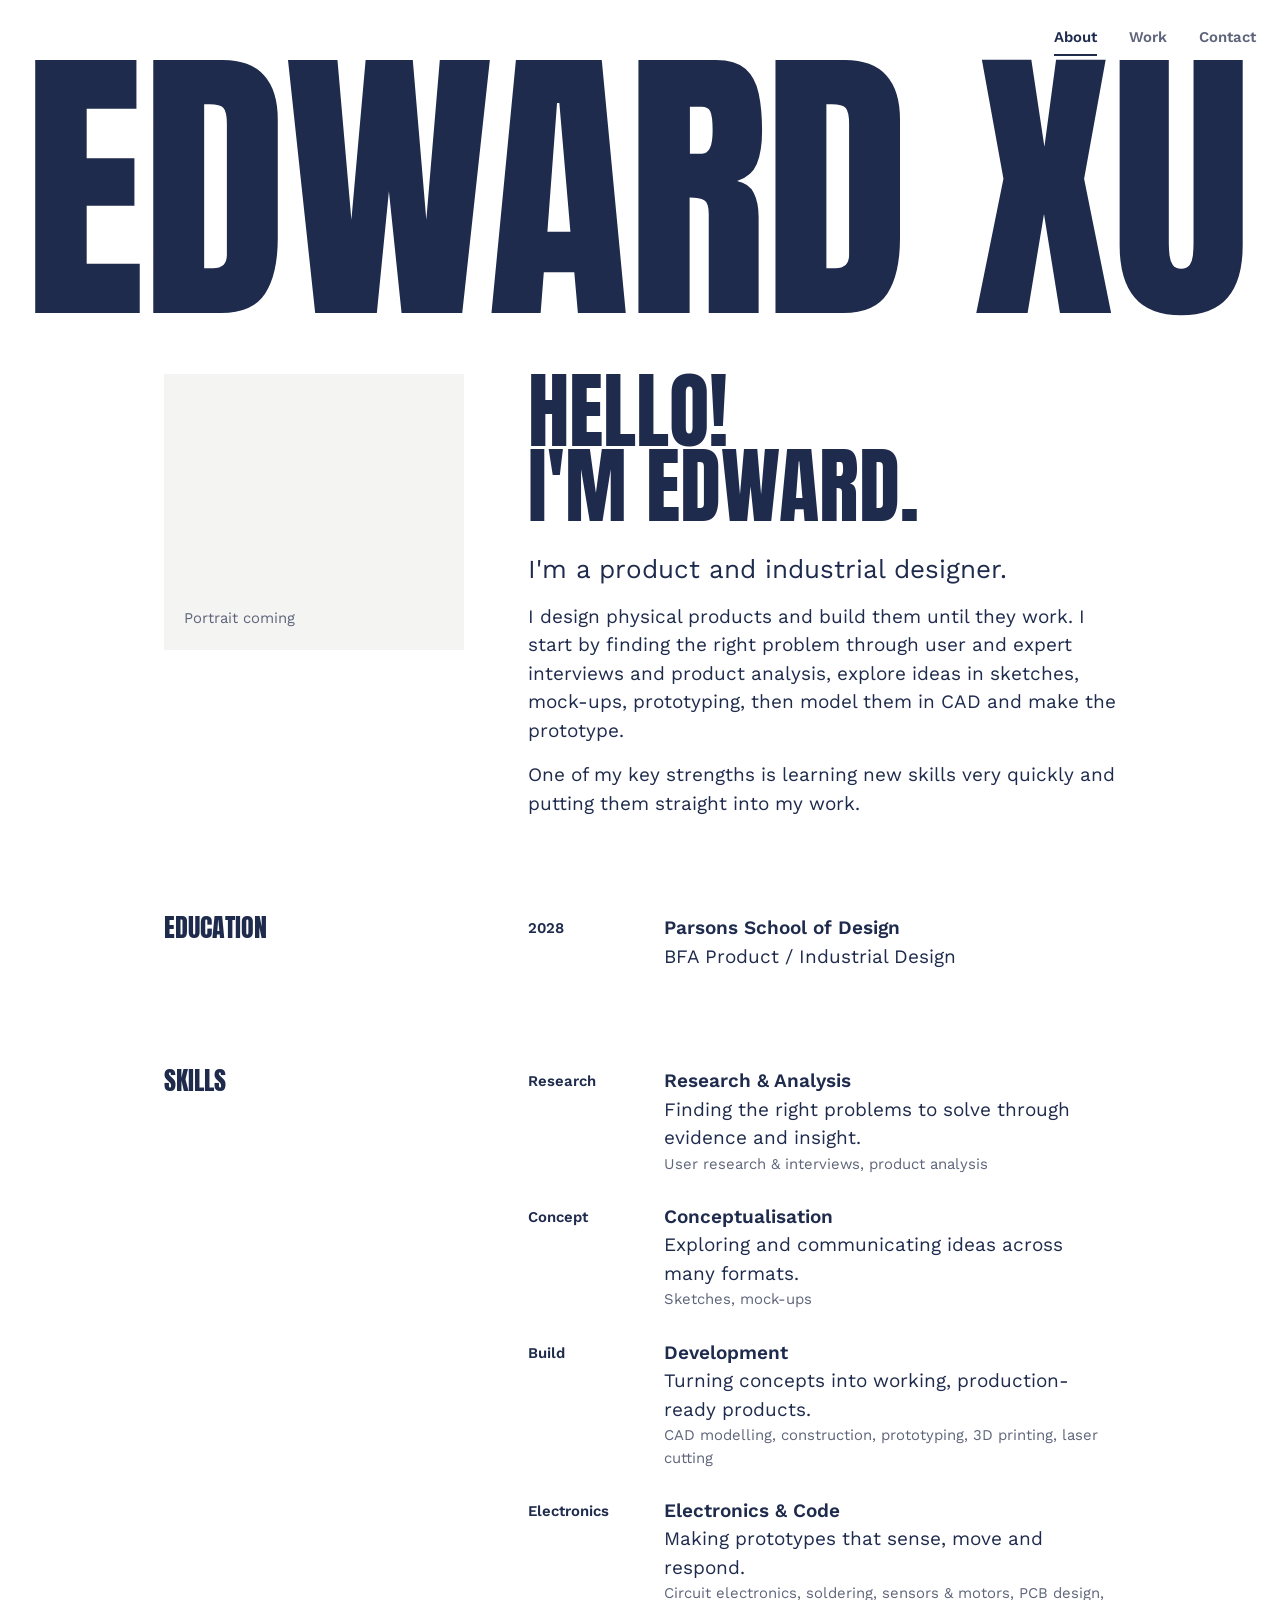
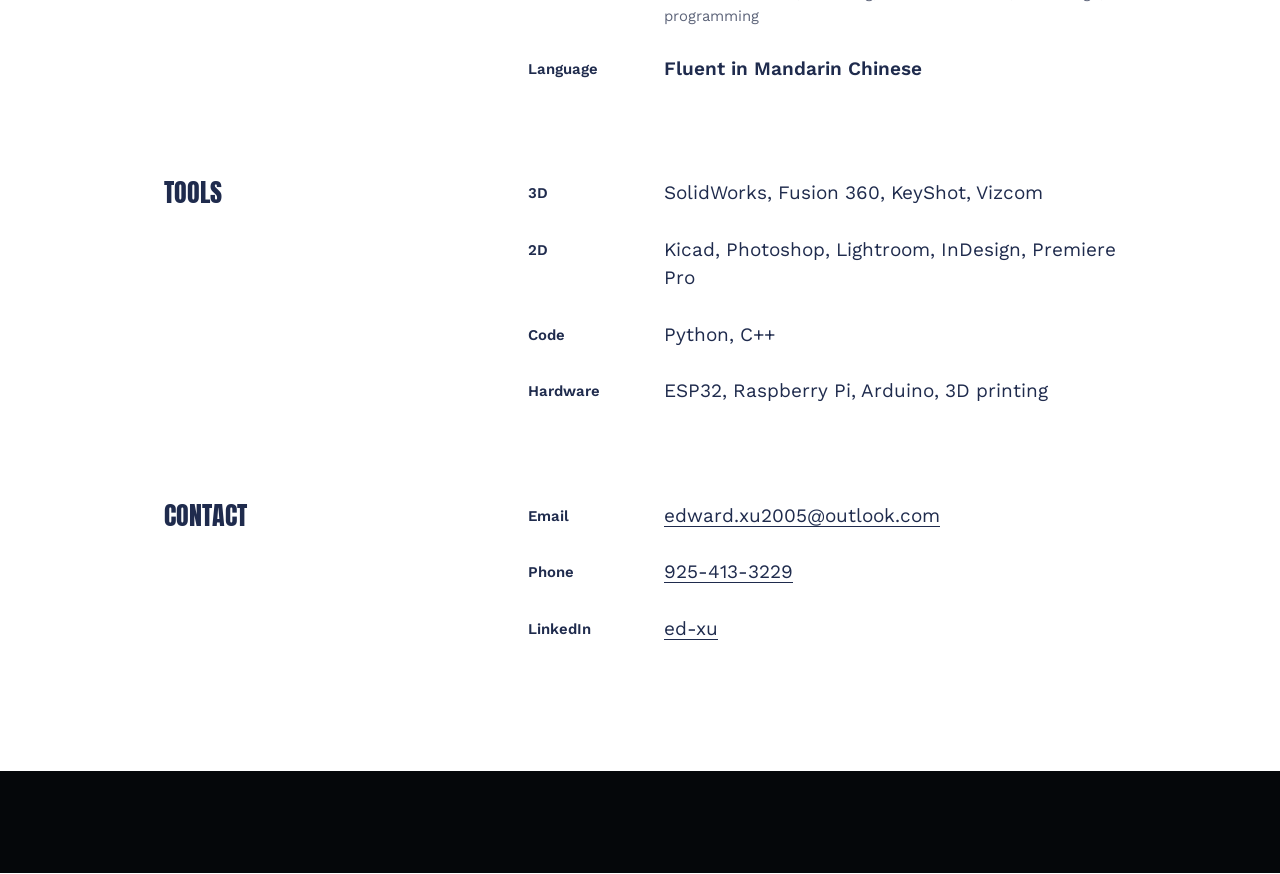
==== commit 324220d5: "a" ====
--- a/about.html
+++ b/about.html
@@ -175,8 +175,8 @@
         <a href="https://www.linkedin.com/in/ed-xu/" target="_blank" rel="noopener">LinkedIn</a>
         <a href="about.html">About</a>
         <a href="index.html#work">Work</a>
+        <a href="about.html#contact">Contact</a>
       </div>
-      <p class="footer-name" aria-hidden="true">Edward Xu</p>
     </footer>
   </body>
 </html>
--- a/style.css
+++ b/style.css
@@ -597,12 +597,12 @@
   transform: translateX(12px);
 }
 
-/* Footer: inverse ground, the name returns at full width */
+/* Footer: inverse ground, the contact links */
 
 .site-footer {
   display: flex;
   flex-direction: column;
-  padding: 48px var(--margin) 20px;
+  padding: 40px var(--margin);
   background: var(--field);
   color: var(--field-ink);
   overflow: hidden;
@@ -628,16 +628,6 @@
   text-decoration-thickness: 3px;
 }
 
-.footer-name {
-  margin-top: 48px;
-  font-family: var(--font-display);
-  font-size: var(--step-name);
-  line-height: 0.8;
-  letter-spacing: -0.01em;
-  text-transform: uppercase;
-  white-space: nowrap;
-  transform-origin: left bottom;
-}
 
 /* Sketch wall: every sketch on one screen, scattered like a sketchbook page.
    Positions are inline percentages of a 100:52 canvas; width capped so the
@@ -685,19 +675,13 @@
     animation: hero-settle 1300ms var(--ease-expo) 100ms forwards;
   }
 
-  /* The name settles a few percent as the first screen scrolls away, and grows back into the footer. */
+  /* The name settles a few percent as the first screen scrolls away. */
   @supports (animation-timeline: scroll()) {
     .site-header .wordmark {
       animation: name-settle linear both;
       animation-timeline: scroll(root);
       animation-range: 0 70vh;
     }
-
-    .footer-name {
-      animation: name-arrive linear both;
-      animation-timeline: view();
-      animation-range: entry 0% entry 100%;
-    }
   }
 }
 
@@ -719,11 +703,6 @@
   }
 }
 
-@keyframes name-arrive {
-  from {
-    scale: 0.94;
-  }
-}
 
 /* Smaller screens */
 
